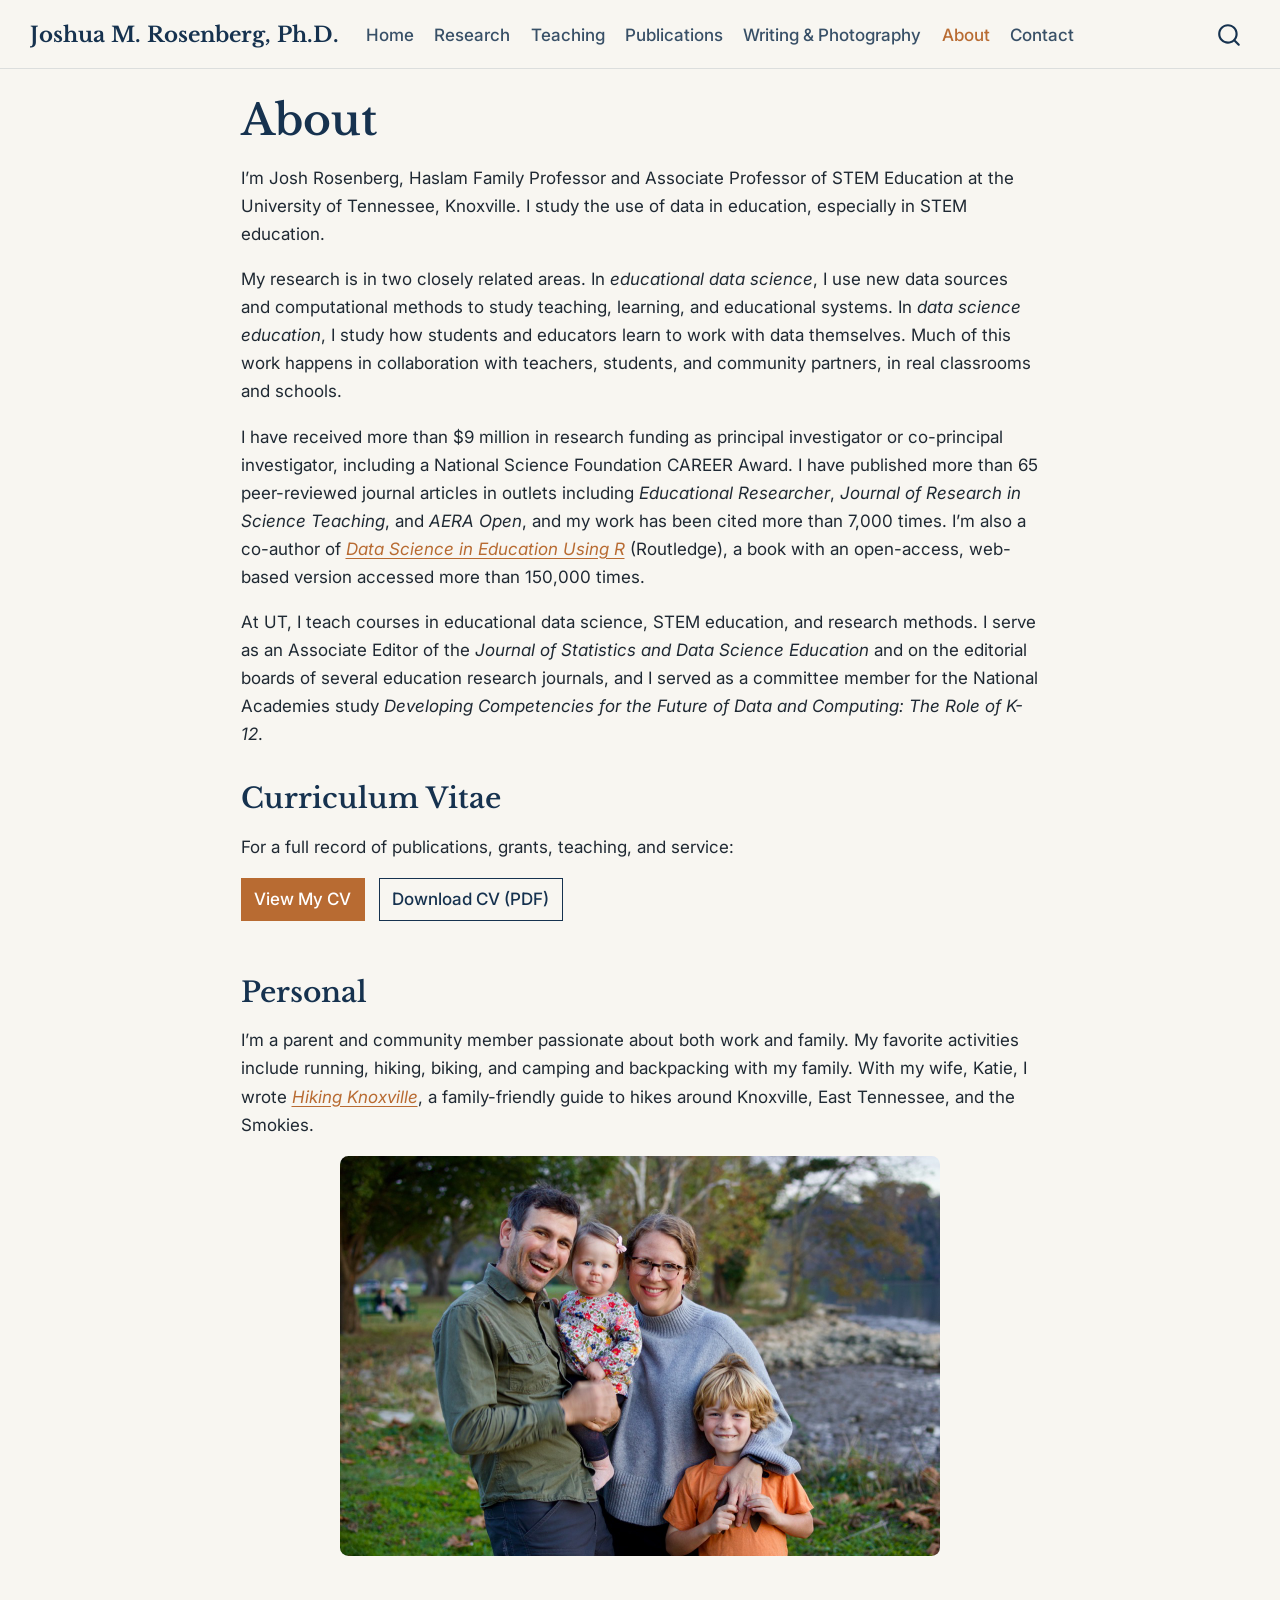
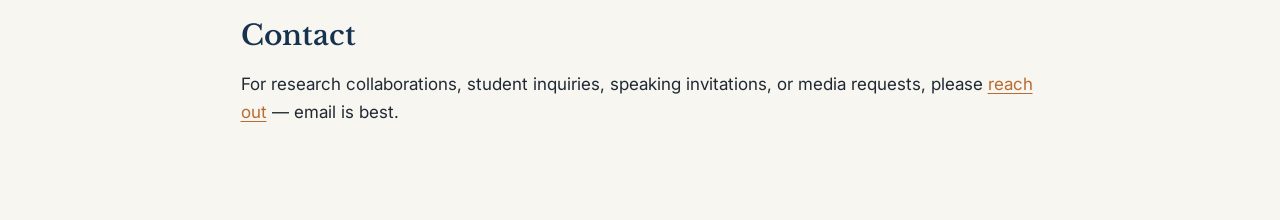
==== docs/about.html @ 14980659 "Refresh site: new structure, rewritten copy, scholarly theme, vita updates - Restructure nav to Home" ====
<!DOCTYPE html>
<html xmlns="http://www.w3.org/1999/xhtml" lang="en" xml:lang="en"><head>

<meta charset="utf-8">
<meta name="generator" content="quarto-1.9.38">

<meta name="viewport" content="width=device-width, initial-scale=1.0, user-scalable=yes">


<title>About – Joshua M. Rosenberg, Ph.D.</title>
<style>
/* Default styles provided by pandoc.
** See https://pandoc.org/MANUAL.html#variables-for-html for config info.
*/
code{white-space: pre-wrap;}
span.smallcaps{font-variant: small-caps;}
div.columns{display: flex; gap: min(4vw, 1.5em);}
div.column{flex: auto; overflow-x: auto;}
div.hanging-indent{margin-left: 1.5em; text-indent: -1.5em;}
ul.task-list{list-style: none;}
ul.task-list li input[type="checkbox"] {
  width: 0.8em;
  margin: 0 0.8em 0.2em -1em; /* quarto-specific, see https://github.com/quarto-dev/quarto-cli/issues/4556 */ 
  vertical-align: middle;
}
</style>


<script src="site_libs/quarto-nav/quarto-nav.js"></script>
<script src="site_libs/quarto-nav/headroom.min.js"></script>
<script src="site_libs/clipboard/clipboard.min.js"></script>
<script src="site_libs/quarto-search/autocomplete.umd.js"></script>
<script src="site_libs/quarto-search/fuse.min.js"></script>
<script src="site_libs/quarto-search/quarto-search.js"></script>
<meta name="quarto:offset" content="./">
<script src="site_libs/quarto-html/quarto.js" type="module"></script>
<script src="site_libs/quarto-html/tabsets/tabsets.js" type="module"></script>
<script src="site_libs/quarto-html/popper.min.js"></script>
<script src="site_libs/quarto-html/tippy.umd.min.js"></script>
<script src="site_libs/quarto-html/anchor.min.js"></script>
<link href="site_libs/quarto-html/tippy.css" rel="stylesheet">
<link href="site_libs/quarto-html/quarto-syntax-highlighting-15634bcf2e68342d4ad2dfa704d543f6.css" rel="stylesheet" id="quarto-text-highlighting-styles">
<script src="site_libs/bootstrap/bootstrap.min.js"></script>
<link href="site_libs/bootstrap/bootstrap-icons.css" rel="stylesheet">
<link href="site_libs/bootstrap/bootstrap-bb41d07a1ab2d851a4f388510690ee20.min.css" rel="stylesheet" append-hash="true" id="quarto-bootstrap" data-mode="light">
<script id="quarto-search-options" type="application/json">{
  "location": "navbar",
  "copy-button": false,
  "collapse-after": 3,
  "panel-placement": "end",
  "type": "overlay",
  "limit": 50,
  "keyboard-shortcut": [
    "f",
    "/",
    "s"
  ],
  "show-item-context": false,
  "language": {
    "search-no-results-text": "No results",
    "search-matching-documents-text": "matching documents",
    "search-copy-link-title": "Copy link to search",
    "search-hide-matches-text": "Hide additional matches",
    "search-more-match-text": "more match in this document",
    "search-more-matches-text": "more matches in this document",
    "search-clear-button-title": "Clear",
    "search-text-placeholder": "",
    "search-detached-cancel-button-title": "Cancel",
    "search-submit-button-title": "Submit",
    "search-label": "Search"
  }
}</script>


<link rel="stylesheet" href="styles.css">
</head>

<body class="nav-fixed fullcontent quarto-light">

<div id="quarto-search-results"></div>
  <header id="quarto-header" class="headroom fixed-top">
    <nav class="navbar navbar-expand-lg " data-bs-theme="dark">
      <div class="navbar-container container-fluid">
      <div class="navbar-brand-container mx-auto">
    <a class="navbar-brand" href="./index.html">
    <span class="navbar-title">Joshua M. Rosenberg, Ph.D.</span>
    </a>
  </div>
            <div id="quarto-search" class="" title="Search"></div>
          <button class="navbar-toggler" type="button" data-bs-toggle="collapse" data-bs-target="#navbarCollapse" aria-controls="navbarCollapse" role="menu" aria-expanded="false" aria-label="Toggle navigation" onclick="if (window.quartoToggleHeadroom) { window.quartoToggleHeadroom(); }">
  <span class="navbar-toggler-icon"></span>
</button>
          <div class="collapse navbar-collapse" id="navbarCollapse">
            <ul class="navbar-nav navbar-nav-scroll me-auto">
  <li class="nav-item">
    <a class="nav-link" href="./index.html"> 
<span class="menu-text">Home</span></a>
  </li>  
  <li class="nav-item">
    <a class="nav-link" href="./research.html"> 
<span class="menu-text">Research</span></a>
  </li>  
  <li class="nav-item">
    <a class="nav-link" href="./teaching.html"> 
<span class="menu-text">Teaching</span></a>
  </li>  
  <li class="nav-item">
    <a class="nav-link" href="./publications.html"> 
<span class="menu-text">Publications</span></a>
  </li>  
  <li class="nav-item">
    <a class="nav-link" href="./writing-and-photography.html"> 
<span class="menu-text">Writing &amp; Photography</span></a>
  </li>  
  <li class="nav-item">
    <a class="nav-link active" href="./about.html" aria-current="page"> 
<span class="menu-text">About</span></a>
  </li>  
  <li class="nav-item">
    <a class="nav-link" href="./contact.html"> 
<span class="menu-text">Contact</span></a>
  </li>  
</ul>
          </div> <!-- /navcollapse -->
            <div class="quarto-navbar-tools">
</div>
      </div> <!-- /container-fluid -->
    </nav>
</header>
<!-- content -->
<div id="quarto-content" class="quarto-container page-columns page-rows-contents page-layout-article page-navbar">
<!-- sidebar -->
<!-- margin-sidebar -->
    
<!-- main -->
<main class="content" id="quarto-document-content">

<header id="title-block-header" class="quarto-title-block default">
<div class="quarto-title">
<h1 class="title">About</h1>
</div>



<div class="quarto-title-meta">

    
  
    
  </div>
  


</header>


<p>I’m Josh Rosenberg, Haslam Family Professor and Associate Professor of STEM Education at the University of Tennessee, Knoxville. I study the use of data in education, especially in STEM education.</p>
<p>My research is in two closely related areas. In <em>educational data science</em>, I use new data sources and computational methods to study teaching, learning, and educational systems. In <em>data science education</em>, I study how students and educators learn to work with data themselves. Much of this work happens in collaboration with teachers, students, and community partners, in real classrooms and schools.</p>
<p>I have received more than $9 million in research funding as principal investigator or co-principal investigator, including a National Science Foundation CAREER Award. I have published more than 65 peer-reviewed journal articles in outlets including <em>Educational Researcher</em>, <em>Journal of Research in Science Teaching</em>, and <em>AERA Open</em>, and my work has been cited more than 7,000 times. I’m also a co-author of <a href="https://datascienceineducation.com/"><em>Data Science in Education Using R</em></a> (Routledge), a book with an open-access, web-based version accessed more than 150,000 times.</p>
<p>At UT, I teach courses in educational data science, STEM education, and research methods. I serve as an Associate Editor of the <em>Journal of Statistics and Data Science Education</em> and on the editorial boards of several education research journals, and I served as a committee member for the National Academies study <em>Developing Competencies for the Future of Data and Computing: The Role of K-12</em>.</p>
<section id="curriculum-vitae" class="level2">
<h2 class="anchored" data-anchor-id="curriculum-vitae">Curriculum Vitae</h2>
<p>For a full record of publications, grants, teaching, and service:</p>
<p><a href="vita.html" class="btn btn-primary me-2 mb-2">View My CV</a> <a href="./vita.pdf" class="btn btn-outline-primary mb-2">Download CV (PDF)</a></p>
</section>
<section id="personal" class="level2">
<h2 class="anchored" data-anchor-id="personal">Personal</h2>
<p>I’m a parent and community member passionate about both work and family. My favorite activities include running, hiking, biking, and camping and backpacking with my family. With my wife, Katie, I wrote <a href="https://familyhikesaroundknox.com/"><em>Hiking Knoxville</em></a>, a family-friendly guide to hikes around Knoxville, East Tennessee, and the Smokies.</p>
<div class="quarto-figure quarto-figure-center">
<figure class="figure">
<p><img src="images/IMG_7163.jpeg" class="img-fluid quarto-figure quarto-figure-center figure-img" alt="Josh Rosenberg" width="600"></p>
</figure>
</div>
</section>
<section id="contact" class="level2">
<h2 class="anchored" data-anchor-id="contact">Contact</h2>
<p>For research collaborations, student inquiries, speaking invitations, or media requests, please <a href="./contact.html">reach out</a> — email is best.</p>


</section>

</main> <!-- /main -->
<script id="quarto-html-after-body" type="application/javascript">
  window.document.addEventListener("DOMContentLoaded", function (event) {
    const icon = "";
    const anchorJS = new window.AnchorJS();
    anchorJS.options = {
      placement: 'right',
      icon: icon
    };
    anchorJS.add('.anchored');
    const isCodeAnnotation = (el) => {
      for (const clz of el.classList) {
        if (clz.startsWith('code-annotation-')) {                     
          return true;
        }
      }
      return false;
    }
    const onCopySuccess = function(e) {
      // button target
      const button = e.trigger;
      // don't keep focus
      button.blur();
      // flash "checked"
      button.classList.add('code-copy-button-checked');
      var currentTitle = button.getAttribute("title");
      button.setAttribute("title", "Copied!");
      let tooltip;
      if (window.bootstrap) {
        button.setAttribute("data-bs-toggle", "tooltip");
        button.setAttribute("data-bs-placement", "left");
        button.setAttribute("data-bs-title", "Copied!");
        tooltip = new bootstrap.Tooltip(button, 
          { trigger: "manual", 
            customClass: "code-copy-button-tooltip",
            offset: [0, -8]});
        tooltip.show();    
      }
      setTimeout(function() {
        if (tooltip) {
          tooltip.hide();
          button.removeAttribute("data-bs-title");
          button.removeAttribute("data-bs-toggle");
          button.removeAttribute("data-bs-placement");
        }
        button.setAttribute("title", currentTitle);
        button.classList.remove('code-copy-button-checked');
      }, 1000);
      // clear code selection
      e.clearSelection();
    }
    const getTextToCopy = function(trigger) {
      const outerScaffold = trigger.parentElement.cloneNode(true);
      const codeEl = outerScaffold.querySelector('code');
      for (const childEl of codeEl.children) {
        if (isCodeAnnotation(childEl)) {
          childEl.remove();
        }
      }
      return codeEl.innerText;
    }
    const clipboard = new window.ClipboardJS('.code-copy-button:not([data-in-quarto-modal])', {
      text: getTextToCopy
    });
    clipboard.on('success', onCopySuccess);
    if (window.document.getElementById('quarto-embedded-source-code-modal')) {
      const clipboardModal = new window.ClipboardJS('.code-copy-button[data-in-quarto-modal]', {
        text: getTextToCopy,
        container: window.document.getElementById('quarto-embedded-source-code-modal')
      });
      clipboardModal.on('success', onCopySuccess);
    }
      var localhostRegex = new RegExp(/^(?:http|https):\/\/localhost\:?[0-9]*\//);
      var mailtoRegex = new RegExp(/^mailto:/);
        var filterRegex = new RegExp('/' + window.location.host + '/');
      var isInternal = (href) => {
          return filterRegex.test(href) || localhostRegex.test(href) || mailtoRegex.test(href);
      }
      // Inspect non-navigation links and adorn them if external
     var links = window.document.querySelectorAll('a[href]:not(.nav-link):not(.navbar-brand):not(.toc-action):not(.sidebar-link):not(.sidebar-item-toggle):not(.pagination-link):not(.no-external):not([aria-hidden]):not(.dropdown-item):not(.quarto-navigation-tool):not(.about-link)');
      for (var i=0; i<links.length; i++) {
        const link = links[i];
        if (!isInternal(link.href)) {
          // undo the damage that might have been done by quarto-nav.js in the case of
          // links that we want to consider external
          if (link.dataset.originalHref !== undefined) {
            link.href = link.dataset.originalHref;
          }
        }
      }
    function tippyHover(el, contentFn, onTriggerFn, onUntriggerFn) {
      const config = {
        allowHTML: true,
        maxWidth: 500,
        delay: 100,
        arrow: false,
        appendTo: function(el) {
            return el.parentElement;
        },
        interactive: true,
        interactiveBorder: 10,
        theme: 'quarto',
        placement: 'bottom-start',
      };
      if (contentFn) {
        config.content = contentFn;
      }
      if (onTriggerFn) {
        config.onTrigger = onTriggerFn;
      }
      if (onUntriggerFn) {
        config.onUntrigger = onUntriggerFn;
      }
      window.tippy(el, config); 
    }
    const noterefs = window.document.querySelectorAll('a[role="doc-noteref"]');
    for (var i=0; i<noterefs.length; i++) {
      const ref = noterefs[i];
      tippyHover(ref, function() {
        // use id or data attribute instead here
        let href = ref.getAttribute('data-footnote-href') || ref.getAttribute('href');
        try { href = new URL(href).hash; } catch {}
        const id = href.replace(/^#\/?/, "");
        const note = window.document.getElementById(id);
        if (note) {
          return note.innerHTML;
        } else {
          return "";
        }
      });
    }
    const xrefs = window.document.querySelectorAll('a.quarto-xref');
    const processXRef = (id, note) => {
      // Strip column container classes
      const stripColumnClz = (el) => {
        el.classList.remove("page-full", "page-columns");
        if (el.children) {
          for (const child of el.children) {
            stripColumnClz(child);
          }
        }
      }
      stripColumnClz(note)
      if (id === null || id.startsWith('sec-')) {
        // Special case sections, only their first couple elements
        const container = document.createElement("div");
        if (note.children && note.children.length > 2) {
          container.appendChild(note.children[0].cloneNode(true));
          for (let i = 1; i < note.children.length; i++) {
            const child = note.children[i];
            if (child.tagName === "P" && child.innerText === "") {
              continue;
            } else {
              container.appendChild(child.cloneNode(true));
              break;
            }
          }
          if (window.Quarto?.typesetMath) {
            window.Quarto.typesetMath(container);
          }
          return container.innerHTML
        } else {
          if (window.Quarto?.typesetMath) {
            window.Quarto.typesetMath(note);
          }
          return note.innerHTML;
        }
      } else {
        // Remove any anchor links if they are present
        const anchorLink = note.querySelector('a.anchorjs-link');
        if (anchorLink) {
          anchorLink.remove();
        }
        if (window.Quarto?.typesetMath) {
          window.Quarto.typesetMath(note);
        }
        if (note.classList.contains("callout")) {
          return note.outerHTML;
        } else {
          return note.innerHTML;
        }
      }
    }
    for (var i=0; i<xrefs.length; i++) {
      const xref = xrefs[i];
      tippyHover(xref, undefined, function(instance) {
        instance.disable();
        let url = xref.getAttribute('href');
        let hash = undefined; 
        if (url.startsWith('#')) {
          hash = url;
        } else {
          try { hash = new URL(url).hash; } catch {}
        }
        if (hash) {
          const id = hash.replace(/^#\/?/, "");
          const note = window.document.getElementById(id);
          if (note !== null) {
            try {
              const html = processXRef(id, note.cloneNode(true));
              instance.setContent(html);
            } finally {
              instance.enable();
              instance.show();
            }
          } else {
            // See if we can fetch this
            fetch(url.split('#')[0])
            .then(res => res.text())
            .then(html => {
              const parser = new DOMParser();
              const htmlDoc = parser.parseFromString(html, "text/html");
              const note = htmlDoc.getElementById(id);
              if (note !== null) {
                const html = processXRef(id, note);
                instance.setContent(html);
              } 
            }).finally(() => {
              instance.enable();
              instance.show();
            });
          }
        } else {
          // See if we can fetch a full url (with no hash to target)
          // This is a special case and we should probably do some content thinning / targeting
          fetch(url)
          .then(res => res.text())
          .then(html => {
            const parser = new DOMParser();
            const htmlDoc = parser.parseFromString(html, "text/html");
            const note = htmlDoc.querySelector('main.content');
            if (note !== null) {
              // This should only happen for chapter cross references
              // (since there is no id in the URL)
              // remove the first header
              if (note.children.length > 0 && note.children[0].tagName === "HEADER") {
                note.children[0].remove();
              }
              const html = processXRef(null, note);
              instance.setContent(html);
            } 
          }).finally(() => {
            instance.enable();
            instance.show();
          });
        }
      }, function(instance) {
      });
    }
        let selectedAnnoteEl;
        const selectorForAnnotation = ( cell, annotation) => {
          let cellAttr = 'data-code-cell="' + cell + '"';
          let lineAttr = 'data-code-annotation="' +  annotation + '"';
          const selector = 'span[' + cellAttr + '][' + lineAttr + ']';
          return selector;
        }
        const selectCodeLines = (annoteEl) => {
          const doc = window.document;
          const targetCell = annoteEl.getAttribute("data-target-cell");
          const targetAnnotation = annoteEl.getAttribute("data-target-annotation");
          const annoteSpan = window.document.querySelector(selectorForAnnotation(targetCell, targetAnnotation));
          const lines = annoteSpan.getAttribute("data-code-lines").split(",");
          const lineIds = lines.map((line) => {
            return targetCell + "-" + line;
          })
          let top = null;
          let height = null;
          let parent = null;
          if (lineIds.length > 0) {
              //compute the position of the single el (top and bottom and make a div)
              const el = window.document.getElementById(lineIds[0]);
              top = el.offsetTop;
              height = el.offsetHeight;
              parent = el.parentElement.parentElement;
            if (lineIds.length > 1) {
              const lastEl = window.document.getElementById(lineIds[lineIds.length - 1]);
              const bottom = lastEl.offsetTop + lastEl.offsetHeight;
              height = bottom - top;
            }
            if (top !== null && height !== null && parent !== null) {
              // cook up a div (if necessary) and position it 
              let div = window.document.getElementById("code-annotation-line-highlight");
              if (div === null) {
                div = window.document.createElement("div");
                div.setAttribute("id", "code-annotation-line-highlight");
                div.style.position = 'absolute';
                parent.appendChild(div);
              }
              div.style.top = top - 2 + "px";
              div.style.height = height + 4 + "px";
              div.style.left = 0;
              let gutterDiv = window.document.getElementById("code-annotation-line-highlight-gutter");
              if (gutterDiv === null) {
                gutterDiv = window.document.createElement("div");
                gutterDiv.setAttribute("id", "code-annotation-line-highlight-gutter");
                gutterDiv.style.position = 'absolute';
                const codeCell = window.document.getElementById(targetCell);
                const gutter = codeCell.querySelector('.code-annotation-gutter');
                gutter.appendChild(gutterDiv);
              }
              gutterDiv.style.top = top - 2 + "px";
              gutterDiv.style.height = height + 4 + "px";
            }
            selectedAnnoteEl = annoteEl;
          }
        };
        const unselectCodeLines = () => {
          const elementsIds = ["code-annotation-line-highlight", "code-annotation-line-highlight-gutter"];
          elementsIds.forEach((elId) => {
            const div = window.document.getElementById(elId);
            if (div) {
              div.remove();
            }
          });
          selectedAnnoteEl = undefined;
        };
          // Handle positioning of the toggle
      window.addEventListener(
        "resize",
        throttle(() => {
          elRect = undefined;
          if (selectedAnnoteEl) {
            selectCodeLines(selectedAnnoteEl);
          }
        }, 10)
      );
      function throttle(fn, ms) {
      let throttle = false;
      let timer;
        return (...args) => {
          if(!throttle) { // first call gets through
              fn.apply(this, args);
              throttle = true;
          } else { // all the others get throttled
              if(timer) clearTimeout(timer); // cancel #2
              timer = setTimeout(() => {
                fn.apply(this, args);
                timer = throttle = false;
              }, ms);
          }
        };
      }
        // Attach click handler to the DT
        const annoteDls = window.document.querySelectorAll('dt[data-target-cell]');
        for (const annoteDlNode of annoteDls) {
          annoteDlNode.addEventListener('click', (event) => {
            const clickedEl = event.target;
            if (clickedEl !== selectedAnnoteEl) {
              unselectCodeLines();
              const activeEl = window.document.querySelector('dt[data-target-cell].code-annotation-active');
              if (activeEl) {
                activeEl.classList.remove('code-annotation-active');
              }
              selectCodeLines(clickedEl);
              clickedEl.classList.add('code-annotation-active');
            } else {
              // Unselect the line
              unselectCodeLines();
              clickedEl.classList.remove('code-annotation-active');
            }
          });
        }
    const findCites = (el) => {
      const parentEl = el.parentElement;
      if (parentEl) {
        const cites = parentEl.dataset.cites;
        if (cites) {
          return {
            el,
            cites: cites.split(' ')
          };
        } else {
          return findCites(el.parentElement)
        }
      } else {
        return undefined;
      }
    };
    var bibliorefs = window.document.querySelectorAll('a[role="doc-biblioref"]');
    for (var i=0; i<bibliorefs.length; i++) {
      const ref = bibliorefs[i];
      const citeInfo = findCites(ref);
      if (citeInfo) {
        tippyHover(citeInfo.el, function() {
          var popup = window.document.createElement('div');
          citeInfo.cites.forEach(function(cite) {
            var citeDiv = window.document.createElement('div');
            citeDiv.classList.add('hanging-indent');
            citeDiv.classList.add('csl-entry');
            var biblioDiv = window.document.getElementById('ref-' + cite);
            if (biblioDiv) {
              citeDiv.innerHTML = biblioDiv.innerHTML;
            }
            popup.appendChild(citeDiv);
          });
          return popup.innerHTML;
        });
      }
    }
  });
  </script>
</div> <!-- /content -->




</body></html>
---- docs/site_libs/quarto-html/tippy.css ----
.tippy-box[data-animation=fade][data-state=hidden]{opacity:0}[data-tippy-root]{max-width:calc(100vw - 10px)}.tippy-box{position:relative;background-color:#333;color:#fff;border-radius:4px;font-size:14px;line-height:1.4;white-space:normal;outline:0;transition-property:transform,visibility,opacity}.tippy-box[data-placement^=top]>.tippy-arrow{bottom:0}.tippy-box[data-placement^=top]>.tippy-arrow:before{bottom:-7px;left:0;border-width:8px 8px 0;border-top-color:initial;transform-origin:center top}.tippy-box[data-placement^=bottom]>.tippy-arrow{top:0}.tippy-box[data-placement^=bottom]>.tippy-arrow:before{top:-7px;left:0;border-width:0 8px 8px;border-bottom-color:initial;transform-origin:center bottom}.tippy-box[data-placement^=left]>.tippy-arrow{right:0}.tippy-box[data-placement^=left]>.tippy-arrow:before{border-width:8px 0 8px 8px;border-left-color:initial;right:-7px;transform-origin:center left}.tippy-box[data-placement^=right]>.tippy-arrow{left:0}.tippy-box[data-placement^=right]>.tippy-arrow:before{left:-7px;border-width:8px 8px 8px 0;border-right-color:initial;transform-origin:center right}.tippy-box[data-inertia][data-state=visible]{transition-timing-function:cubic-bezier(.54,1.5,.38,1.11)}.tippy-arrow{width:16px;height:16px;color:#333}.tippy-arrow:before{content:"";position:absolute;border-color:transparent;border-style:solid}.tippy-content{position:relative;padding:5px 9px;z-index:1}
---- docs/site_libs/quarto-html/quarto-syntax-highlighting-15634bcf2e68342d4ad2dfa704d543f6.css ----
/* quarto syntax highlight colors */
:root {
  --quarto-hl-ot-color: #003B4F;
  --quarto-hl-at-color: #657422;
  --quarto-hl-ss-color: #20794D;
  --quarto-hl-an-color: #5E5E5E;
  --quarto-hl-fu-color: #4758AB;
  --quarto-hl-st-color: #20794D;
  --quarto-hl-cf-color: #003B4F;
  --quarto-hl-op-color: #5E5E5E;
  --quarto-hl-er-color: #AD0000;
  --quarto-hl-bn-color: #AD0000;
  --quarto-hl-al-color: #AD0000;
  --quarto-hl-va-color: #111111;
  --quarto-hl-bu-color: inherit;
  --quarto-hl-ex-color: inherit;
  --quarto-hl-pp-color: #AD0000;
  --quarto-hl-in-color: #5E5E5E;
  --quarto-hl-vs-color: #20794D;
  --quarto-hl-wa-color: #5E5E5E;
  --quarto-hl-do-color: #5E5E5E;
  --quarto-hl-im-color: #00769E;
  --quarto-hl-ch-color: #20794D;
  --quarto-hl-dt-color: #AD0000;
  --quarto-hl-fl-color: #AD0000;
  --quarto-hl-co-color: #5E5E5E;
  --quarto-hl-cv-color: #5E5E5E;
  --quarto-hl-cn-color: #8f5902;
  --quarto-hl-sc-color: #5E5E5E;
  --quarto-hl-dv-color: #AD0000;
  --quarto-hl-kw-color: #003B4F;
}

/* other quarto variables */
:root {
  --quarto-font-monospace: SFMono-Regular, Menlo, Monaco, Consolas, "Liberation Mono", "Courier New", monospace;
}

/* syntax highlight based on Pandoc's rules */
pre > code.sourceCode > span {
  color: #003B4F;
}

code.sourceCode > span {
  color: #003B4F;
}

div.sourceCode,
div.sourceCode pre.sourceCode {
  color: #003B4F;
}

/* Normal */
code span {
  color: #003B4F;
}

/* Alert */
code span.al {
  color: #AD0000;
  font-style: inherit;
}

/* Annotation */
code span.an {
  color: #5E5E5E;
  font-style: inherit;
}

/* Attribute */
code span.at {
  color: #657422;
  font-style: inherit;
}

/* BaseN */
code span.bn {
  color: #AD0000;
  font-style: inherit;
}

/* BuiltIn */
code span.bu {
  font-style: inherit;
}

/* ControlFlow */
code span.cf {
  color: #003B4F;
  font-weight: bold;
  font-style: inherit;
}

/* Char */
code span.ch {
  color: #20794D;
  font-style: inherit;
}

/* Constant */
code span.cn {
  color: #8f5902;
  font-style: inherit;
}

/* Comment */
code span.co {
  color: #5E5E5E;
  font-style: inherit;
}

/* CommentVar */
code span.cv {
  color: #5E5E5E;
  font-style: italic;
}

/* Documentation */
code span.do {
  color: #5E5E5E;
  font-style: italic;
}

/* DataType */
code span.dt {
  color: #AD0000;
  font-style: inherit;
}

/* DecVal */
code span.dv {
  color: #AD0000;
  font-style: inherit;
}

/* Error */
code span.er {
  color: #AD0000;
  font-style: inherit;
}

/* Extension */
code span.ex {
  font-style: inherit;
}

/* Float */
code span.fl {
  color: #AD0000;
  font-style: inherit;
}

/* Function */
code span.fu {
  color: #4758AB;
  font-style: inherit;
}

/* Import */
code span.im {
  color: #00769E;
  font-style: inherit;
}

/* Information */
code span.in {
  color: #5E5E5E;
  font-style: inherit;
}

/* Keyword */
code span.kw {
  color: #003B4F;
  font-weight: bold;
  font-style: inherit;
}

/* Operator */
code span.op {
  color: #5E5E5E;
  font-style: inherit;
}

/* Other */
code span.ot {
  color: #003B4F;
  font-style: inherit;
}

/* Preprocessor */
code span.pp {
  color: #AD0000;
  font-style: inherit;
}

/* SpecialChar */
code span.sc {
  color: #5E5E5E;
  font-style: inherit;
}

/* SpecialString */
code span.ss {
  color: #20794D;
  font-style: inherit;
}

/* String */
code span.st {
  color: #20794D;
  font-style: inherit;
}

/* Variable */
code span.va {
  color: #111111;
  font-style: inherit;
}

/* VerbatimString */
code span.vs {
  color: #20794D;
  font-style: inherit;
}

/* Warning */
code span.wa {
  color: #5E5E5E;
  font-style: italic;
}

.prevent-inlining {
  content: "</";
}

/*# sourceMappingURL=f23921c56f73e400b49028c9186a1aa0.css.map */
---- docs/styles.css ----
/* css styles */
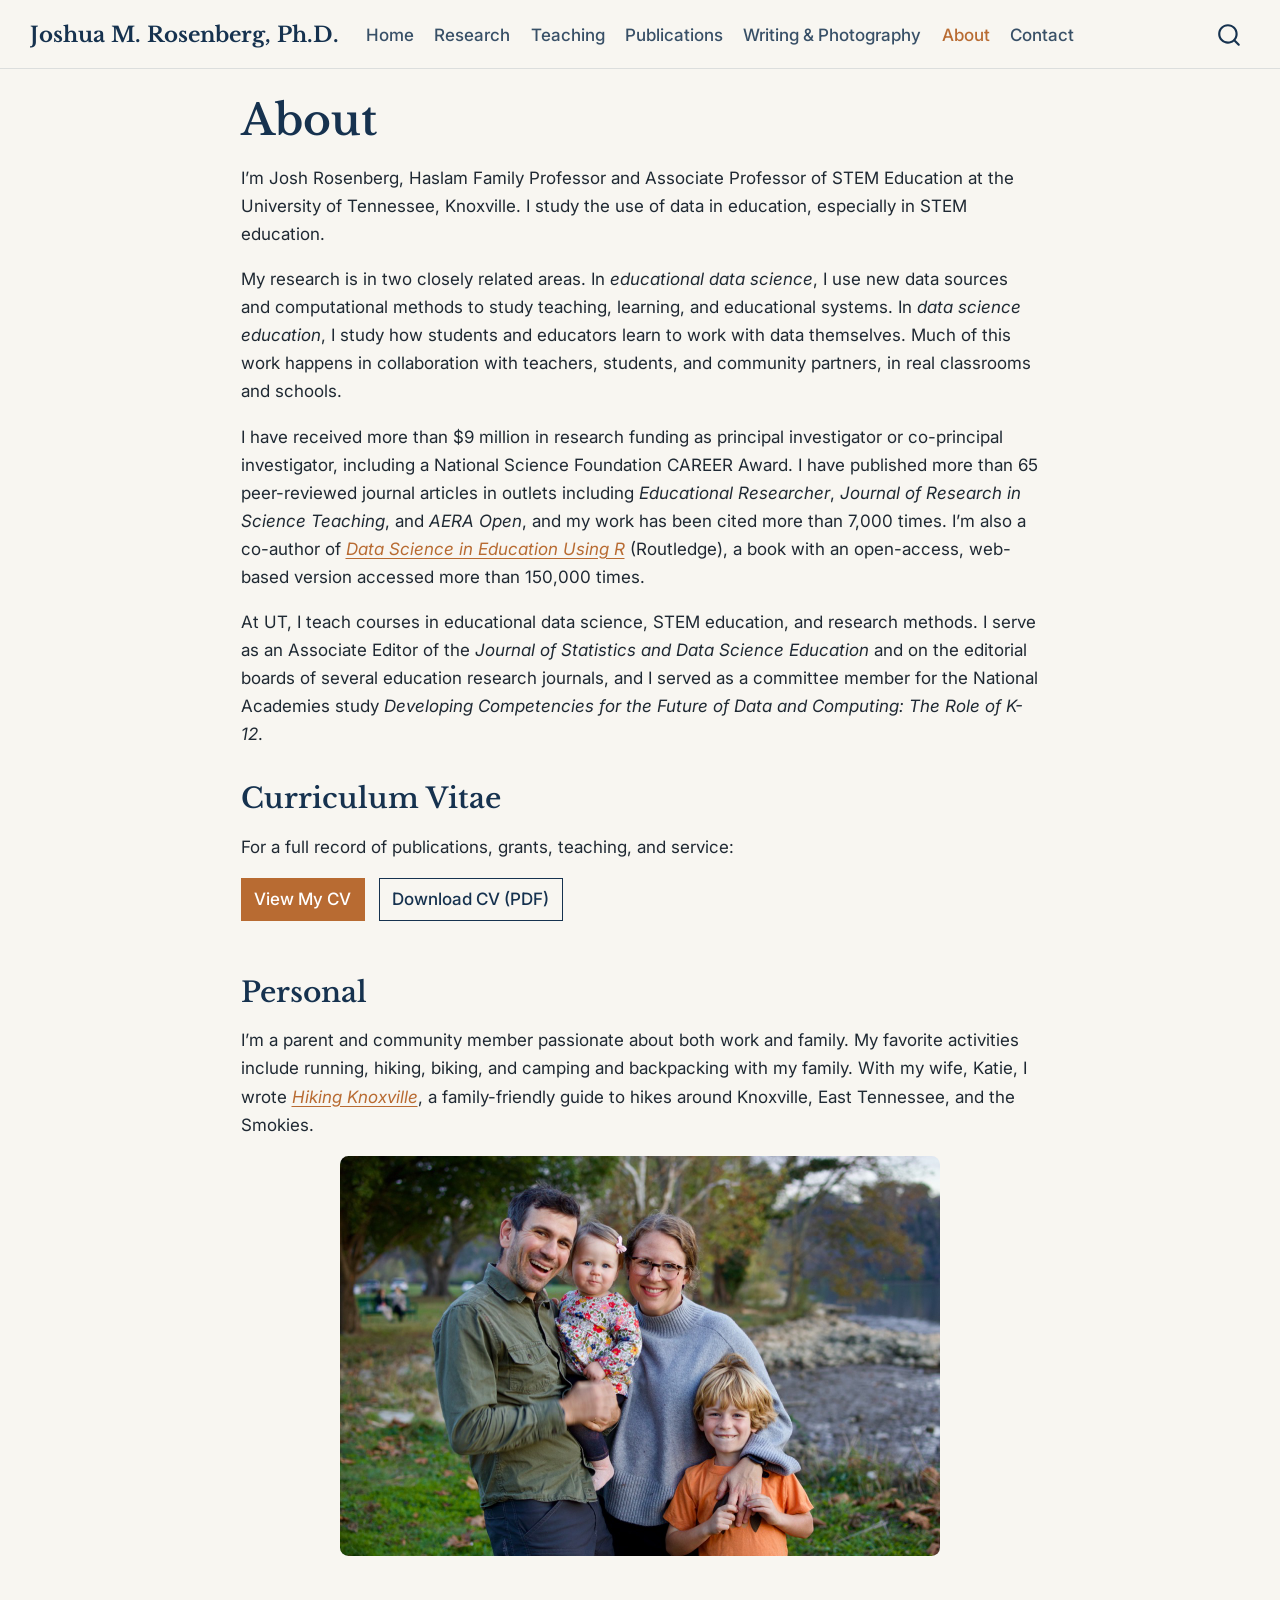
==== commit baef21d7: "update vita" ====
--- a/docs/about.html
+++ b/docs/about.html
@@ -171,10 +171,6 @@
 <p><img src="images/IMG_7163.jpeg" class="img-fluid quarto-figure quarto-figure-center figure-img" alt="Josh Rosenberg" width="600"></p>
 </figure>
 </div>
-</section>
-<section id="contact" class="level2">
-<h2 class="anchored" data-anchor-id="contact">Contact</h2>
-<p>For research collaborations, student inquiries, speaking invitations, or media requests, please <a href="./contact.html">reach out</a> — email is best.</p>
 
 
 </section>
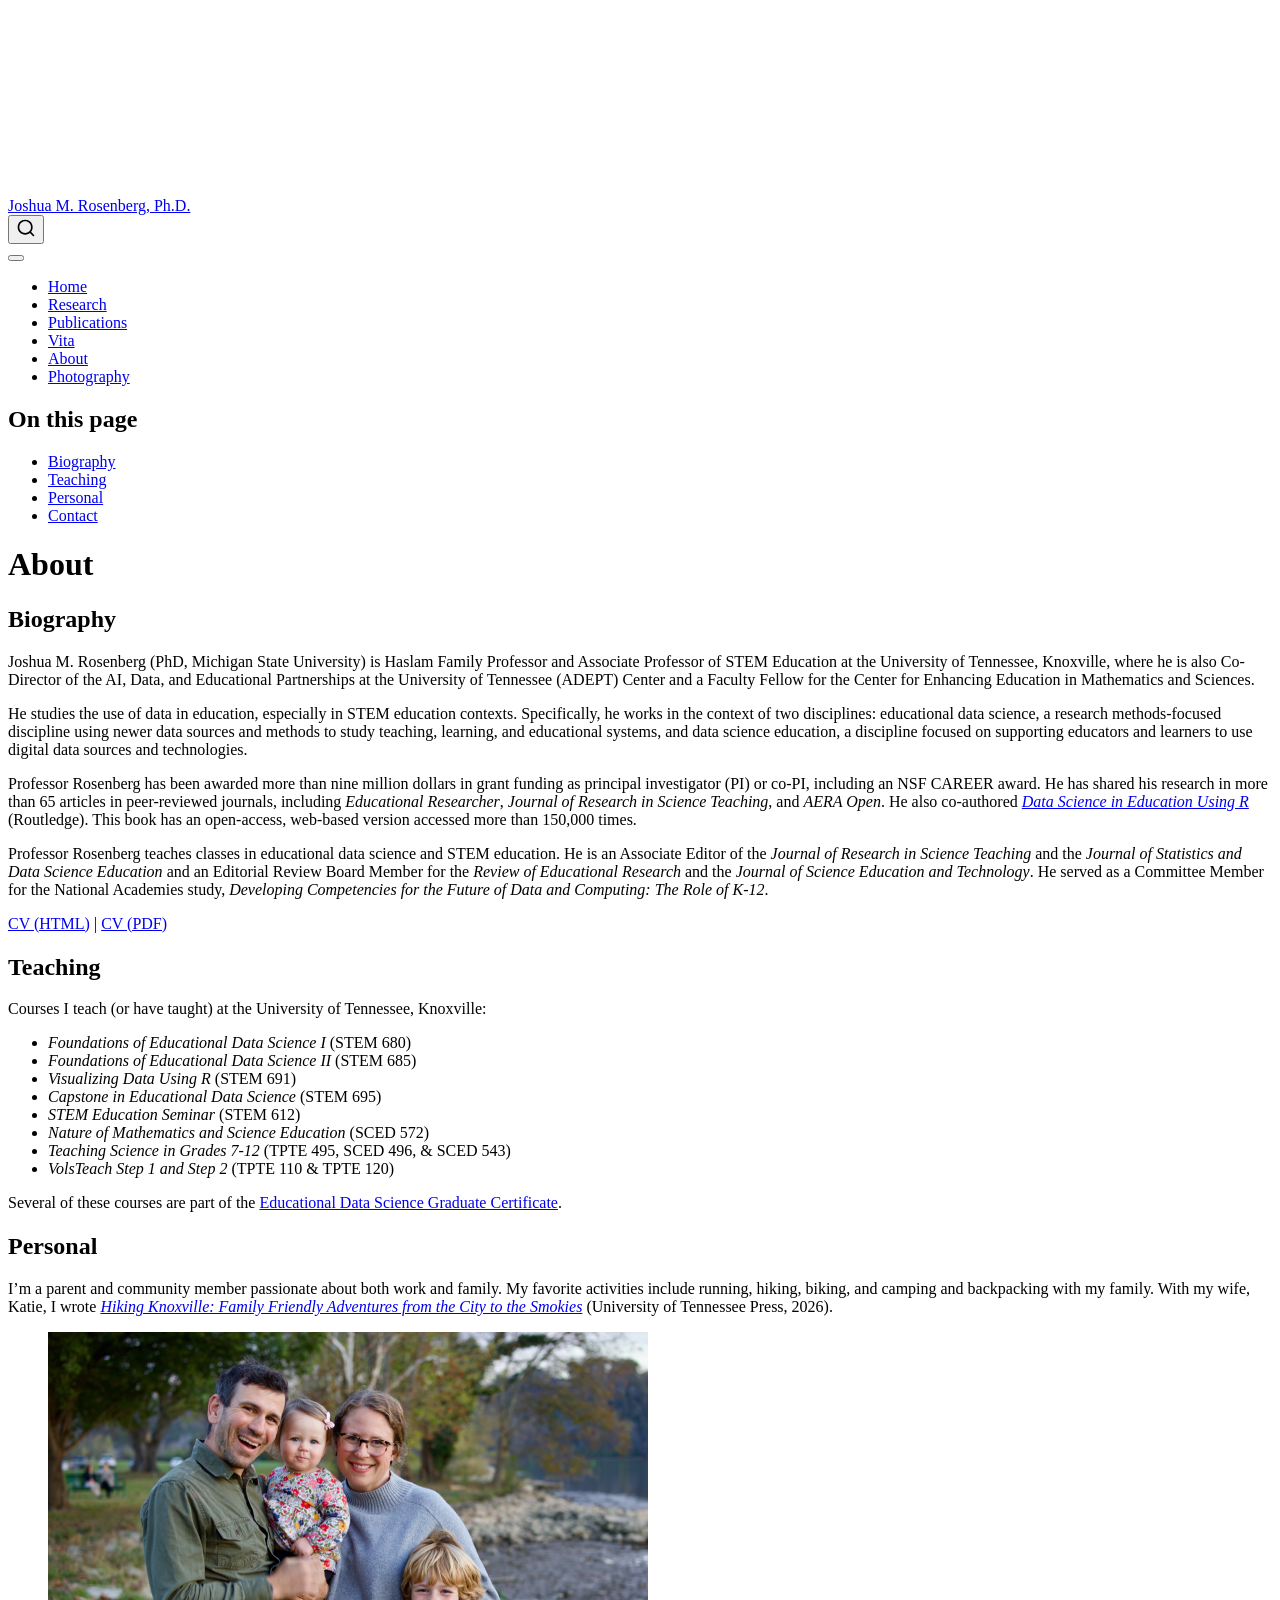
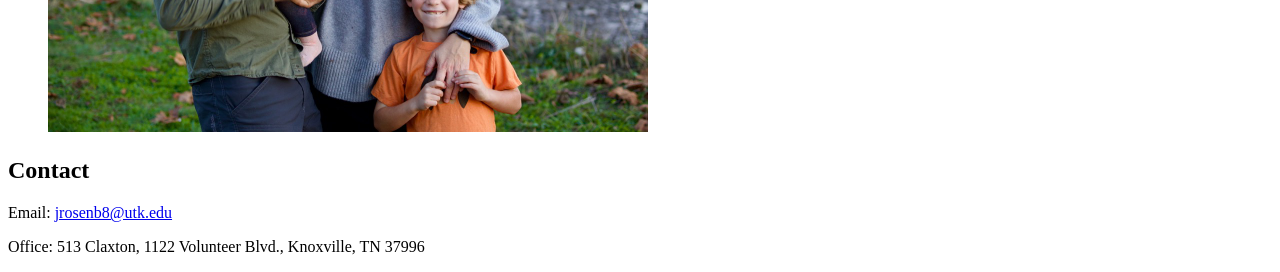
==== commit a65becfa: "Simplify site: plain theme, six-page nav, restore Josh's own copy Roll back the structure and design" ====
--- a/docs/about.html
+++ b/docs/about.html
@@ -2,7 +2,7 @@
 <html xmlns="http://www.w3.org/1999/xhtml" lang="en" xml:lang="en"><head>
 
 <meta charset="utf-8">
-<meta name="generator" content="quarto-1.9.38">
+<meta name="generator" content="quarto-1.10.18">
 
 <meta name="viewport" content="width=device-width, initial-scale=1.0, user-scalable=yes">
 
@@ -12,10 +12,13 @@
 /* Default styles provided by pandoc.
 ** See https://pandoc.org/MANUAL.html#variables-for-html for config info.
 */
-code{white-space: pre-wrap;}
 span.smallcaps{font-variant: small-caps;}
-div.columns{display: flex; gap: min(4vw, 1.5em);}
-div.column{flex: auto; overflow-x: auto;}
+div.columns{display: flex; gap: 1.5em;}
+div.column{flex: auto;}
+@media screen {
+div.columns{gap: min(4vw, 1.5em);}
+div.column{overflow-x: auto;}
+}
 div.hanging-indent{margin-left: 1.5em; text-indent: -1.5em;}
 ul.task-list{list-style: none;}
 ul.task-list li input[type="checkbox"] {
@@ -39,10 +42,10 @@
 <script src="site_libs/quarto-html/tippy.umd.min.js"></script>
 <script src="site_libs/quarto-html/anchor.min.js"></script>
 <link href="site_libs/quarto-html/tippy.css" rel="stylesheet">
-<link href="site_libs/quarto-html/quarto-syntax-highlighting-15634bcf2e68342d4ad2dfa704d543f6.css" rel="stylesheet" id="quarto-text-highlighting-styles">
+<link href="site_libs/quarto-html/quarto-syntax-highlighting-64a204ab8560d761af7679ceaba22944.css" rel="stylesheet" id="quarto-text-highlighting-styles">
 <script src="site_libs/bootstrap/bootstrap.min.js"></script>
 <link href="site_libs/bootstrap/bootstrap-icons.css" rel="stylesheet">
-<link href="site_libs/bootstrap/bootstrap-bb41d07a1ab2d851a4f388510690ee20.min.css" rel="stylesheet" append-hash="true" id="quarto-bootstrap" data-mode="light">
+<link href="site_libs/bootstrap/bootstrap-445b8638c3d06994fee0907d791121c4.min.css" rel="stylesheet" append-hash="true" id="quarto-bootstrap" data-mode="light">
 <script id="quarto-search-options" type="application/json">{
   "location": "navbar",
   "copy-button": false,
@@ -75,7 +78,7 @@
 <link rel="stylesheet" href="styles.css">
 </head>
 
-<body class="nav-fixed fullcontent quarto-light">
+<body class="nav-fixed quarto-light">
 
 <div id="quarto-search-results"></div>
   <header id="quarto-header" class="headroom fixed-top">
@@ -101,24 +104,20 @@
 <span class="menu-text">Research</span></a>
   </li>  
   <li class="nav-item">
-    <a class="nav-link" href="./teaching.html"> 
-<span class="menu-text">Teaching</span></a>
-  </li>  
-  <li class="nav-item">
     <a class="nav-link" href="./publications.html"> 
 <span class="menu-text">Publications</span></a>
   </li>  
   <li class="nav-item">
-    <a class="nav-link" href="./writing-and-photography.html"> 
-<span class="menu-text">Writing &amp; Photography</span></a>
+    <a class="nav-link" href="./vita.html"> 
+<span class="menu-text">Vita</span></a>
   </li>  
   <li class="nav-item">
     <a class="nav-link active" href="./about.html" aria-current="page"> 
 <span class="menu-text">About</span></a>
   </li>  
   <li class="nav-item">
-    <a class="nav-link" href="./contact.html"> 
-<span class="menu-text">Contact</span></a>
+    <a class="nav-link" href="./photography.html"> 
+<span class="menu-text">Photography</span></a>
   </li>  
 </ul>
           </div> <!-- /navcollapse -->
@@ -131,7 +130,18 @@
 <div id="quarto-content" class="quarto-container page-columns page-rows-contents page-layout-article page-navbar">
 <!-- sidebar -->
 <!-- margin-sidebar -->
-    
+    <div id="quarto-margin-sidebar" class="sidebar margin-sidebar">
+        <nav id="TOC" role="doc-toc" class="toc-active">
+    <h2 id="toc-title">On this page</h2>
+   
+  <ul>
+  <li><a href="#biography" id="toc-biography" class="nav-link active" data-scroll-target="#biography">Biography</a></li>
+  <li><a href="#teaching" id="toc-teaching" class="nav-link" data-scroll-target="#teaching">Teaching</a></li>
+  <li><a href="#personal" id="toc-personal" class="nav-link" data-scroll-target="#personal">Personal</a></li>
+  <li><a href="#contact" id="toc-contact" class="nav-link" data-scroll-target="#contact">Contact</a></li>
+  </ul>
+</nav>
+    </div>
 <!-- main -->
 <main class="content" id="quarto-document-content">
 
@@ -154,23 +164,42 @@
 </header>
 
 
-<p>I’m Josh Rosenberg, Haslam Family Professor and Associate Professor of STEM Education at the University of Tennessee, Knoxville. I study the use of data in education, especially in STEM education.</p>
-<p>My research is in two closely related areas. In <em>educational data science</em>, I use new data sources and computational methods to study teaching, learning, and educational systems. In <em>data science education</em>, I study how students and educators learn to work with data themselves. Much of this work happens in collaboration with teachers, students, and community partners, in real classrooms and schools.</p>
-<p>I have received more than $9 million in research funding as principal investigator or co-principal investigator, including a National Science Foundation CAREER Award. I have published more than 65 peer-reviewed journal articles in outlets including <em>Educational Researcher</em>, <em>Journal of Research in Science Teaching</em>, and <em>AERA Open</em>, and my work has been cited more than 7,000 times. I’m also a co-author of <a href="https://datascienceineducation.com/"><em>Data Science in Education Using R</em></a> (Routledge), a book with an open-access, web-based version accessed more than 150,000 times.</p>
-<p>At UT, I teach courses in educational data science, STEM education, and research methods. I serve as an Associate Editor of the <em>Journal of Statistics and Data Science Education</em> and on the editorial boards of several education research journals, and I served as a committee member for the National Academies study <em>Developing Competencies for the Future of Data and Computing: The Role of K-12</em>.</p>
-<section id="curriculum-vitae" class="level2">
-<h2 class="anchored" data-anchor-id="curriculum-vitae">Curriculum Vitae</h2>
-<p>For a full record of publications, grants, teaching, and service:</p>
-<p><a href="vita.html" class="btn btn-primary me-2 mb-2">View My CV</a> <a href="./vita.pdf" class="btn btn-outline-primary mb-2">Download CV (PDF)</a></p>
+<section id="biography" class="level2">
+<h2 class="anchored" data-anchor-id="biography">Biography</h2>
+<p>Joshua M. Rosenberg (PhD, Michigan State University) is Haslam Family Professor and Associate Professor of STEM Education at the University of Tennessee, Knoxville, where he is also Co-Director of the AI, Data, and Educational Partnerships at the University of Tennessee (ADEPT) Center and a Faculty Fellow for the Center for Enhancing Education in Mathematics and Sciences.</p>
+<p>He studies the use of data in education, especially in STEM education contexts. Specifically, he works in the context of two disciplines: educational data science, a research methods-focused discipline using newer data sources and methods to study teaching, learning, and educational systems, and data science education, a discipline focused on supporting educators and learners to use digital data sources and technologies.</p>
+<p>Professor Rosenberg has been awarded more than nine million dollars in grant funding as principal investigator (PI) or co-PI, including an NSF CAREER award. He has shared his research in more than 65 articles in peer-reviewed journals, including <em>Educational Researcher</em>, <em>Journal of Research in Science Teaching</em>, and <em>AERA Open</em>. He also co-authored <a href="https://datascienceineducation.com/"><em>Data Science in Education Using R</em></a> (Routledge). This book has an open-access, web-based version accessed more than 150,000 times.</p>
+<p>Professor Rosenberg teaches classes in educational data science and STEM education. He is an Associate Editor of the <em>Journal of Research in Science Teaching</em> and the <em>Journal of Statistics and Data Science Education</em> and an Editorial Review Board Member for the <em>Review of Educational Research</em> and the <em>Journal of Science Education and Technology</em>. He served as a Committee Member for the National Academies study, <em>Developing Competencies for the Future of Data and Computing: The Role of K-12</em>.</p>
+<p><a href="vita.html">CV (HTML)</a> | <a href="https://joshuamrosenberg.com/vita.pdf">CV (PDF)</a></p>
+</section>
+<section id="teaching" class="level2">
+<h2 class="anchored" data-anchor-id="teaching">Teaching</h2>
+<p>Courses I teach (or have taught) at the University of Tennessee, Knoxville:</p>
+<ul>
+<li><em>Foundations of Educational Data Science I</em> (STEM 680)</li>
+<li><em>Foundations of Educational Data Science II</em> (STEM 685)</li>
+<li><em>Visualizing Data Using R</em> (STEM 691)</li>
+<li><em>Capstone in Educational Data Science</em> (STEM 695)</li>
+<li><em>STEM Education Seminar</em> (STEM 612)</li>
+<li><em>Nature of Mathematics and Science Education</em> (SCED 572)</li>
+<li><em>Teaching Science in Grades 7-12</em> (TPTE 495, SCED 496, &amp; SCED 543)</li>
+<li><em>VolsTeach Step 1 and Step 2</em> (TPTE 110 &amp; TPTE 120)</li>
+</ul>
+<p>Several of these courses are part of the <a href="https://volsonline.utk.edu/programs-degrees/educational-data-science-gc/">Educational Data Science Graduate Certificate</a>.</p>
 </section>
 <section id="personal" class="level2">
 <h2 class="anchored" data-anchor-id="personal">Personal</h2>
-<p>I’m a parent and community member passionate about both work and family. My favorite activities include running, hiking, biking, and camping and backpacking with my family. With my wife, Katie, I wrote <a href="https://familyhikesaroundknox.com/"><em>Hiking Knoxville</em></a>, a family-friendly guide to hikes around Knoxville, East Tennessee, and the Smokies.</p>
+<p>I’m a parent and community member passionate about both work and family. My favorite activities include running, hiking, biking, and camping and backpacking with my family. With my wife, Katie, I wrote <a href="https://familyhikesaroundknox.com/"><em>Hiking Knoxville: Family Friendly Adventures from the City to the Smokies</em></a> (University of Tennessee Press, 2026).</p>
 <div class="quarto-figure quarto-figure-center">
 <figure class="figure">
 <p><img src="images/IMG_7163.jpeg" class="img-fluid quarto-figure quarto-figure-center figure-img" alt="Josh Rosenberg" width="600"></p>
 </figure>
 </div>
+</section>
+<section id="contact" class="level2">
+<h2 class="anchored" data-anchor-id="contact">Contact</h2>
+<p>Email: <a href="mailto:jrosenb8@utk.edu">jrosenb8@utk.edu</a></p>
+<p>Office: 513 Claxton, 1122 Volunteer Blvd., Knoxville, TN 37996</p>
 
 
 </section>
--- a/docs/site_libs/quarto-html/quarto-syntax-highlighting-64a204ab8560d761af7679ceaba22944.css
+++ b/docs/site_libs/quarto-html/quarto-syntax-highlighting-64a204ab8560d761af7679ceaba22944.css
@@ -0,0 +1,236 @@
+/* quarto syntax highlight colors */
+:root {
+  --quarto-hl-ot-color: #003B4F;
+  --quarto-hl-at-color: #657422;
+  --quarto-hl-ss-color: #20794D;
+  --quarto-hl-an-color: #5E5E5E;
+  --quarto-hl-fu-color: #4758AB;
+  --quarto-hl-st-color: #20794D;
+  --quarto-hl-cf-color: #003B4F;
+  --quarto-hl-op-color: #5E5E5E;
+  --quarto-hl-er-color: #AD0000;
+  --quarto-hl-bn-color: #AD0000;
+  --quarto-hl-al-color: #AD0000;
+  --quarto-hl-va-color: #111111;
+  --quarto-hl-bu-color: inherit;
+  --quarto-hl-ex-color: inherit;
+  --quarto-hl-pp-color: #AD0000;
+  --quarto-hl-in-color: #5E5E5E;
+  --quarto-hl-vs-color: #20794D;
+  --quarto-hl-wa-color: #5E5E5E;
+  --quarto-hl-do-color: #5E5E5E;
+  --quarto-hl-im-color: #00769E;
+  --quarto-hl-ch-color: #20794D;
+  --quarto-hl-dt-color: #AD0000;
+  --quarto-hl-fl-color: #AD0000;
+  --quarto-hl-co-color: #5E5E5E;
+  --quarto-hl-cv-color: #5E5E5E;
+  --quarto-hl-cn-color: #8f5902;
+  --quarto-hl-sc-color: #5E5E5E;
+  --quarto-hl-dv-color: #AD0000;
+  --quarto-hl-kw-color: #003B4F;
+}
+
+/* other quarto variables */
+:root {
+  --quarto-font-monospace: SFMono-Regular, Menlo, Monaco, Consolas, "Liberation Mono", "Courier New", monospace;
+}
+
+/* syntax highlight based on Pandoc's rules */
+pre > code.sourceCode > span {
+  color: #003B4F;
+}
+
+code.sourceCode > span {
+  color: #003B4F;
+}
+
+div.sourceCode,
+div.sourceCode pre.sourceCode {
+  color: #003B4F;
+}
+
+/* Normal */
+code span {
+  color: #003B4F;
+}
+
+/* Alert */
+code span.al {
+  color: #AD0000;
+  font-style: inherit;
+}
+
+/* Annotation */
+code span.an {
+  color: #5E5E5E;
+  font-style: inherit;
+}
+
+/* Attribute */
+code span.at {
+  color: #657422;
+  font-style: inherit;
+}
+
+/* BaseN */
+code span.bn {
+  color: #AD0000;
+  font-style: inherit;
+}
+
+/* BuiltIn */
+code span.bu {
+  font-style: inherit;
+}
+
+/* ControlFlow */
+code span.cf {
+  color: #003B4F;
+  font-weight: bold;
+  font-style: inherit;
+}
+
+/* Char */
+code span.ch {
+  color: #20794D;
+  font-style: inherit;
+}
+
+/* Constant */
+code span.cn {
+  color: #8f5902;
+  font-style: inherit;
+}
+
+/* Comment */
+code span.co {
+  color: #5E5E5E;
+  font-style: inherit;
+}
+
+/* CommentVar */
+code span.cv {
+  color: #5E5E5E;
+  font-style: italic;
+}
+
+/* Documentation */
+code span.do {
+  color: #5E5E5E;
+  font-style: italic;
+}
+
+/* DataType */
+code span.dt {
+  color: #AD0000;
+  font-style: inherit;
+}
+
+/* DecVal */
+code span.dv {
+  color: #AD0000;
+  font-style: inherit;
+}
+
+/* Error */
+code span.er {
+  color: #AD0000;
+  font-style: inherit;
+}
+
+/* Extension */
+code span.ex {
+  font-style: inherit;
+}
+
+/* Float */
+code span.fl {
+  color: #AD0000;
+  font-style: inherit;
+}
+
+/* Function */
+code span.fu {
+  color: #4758AB;
+  font-style: inherit;
+}
+
+/* Import */
+code span.im {
+  color: #00769E;
+  font-style: inherit;
+}
+
+/* Information */
+code span.in {
+  color: #5E5E5E;
+  font-style: inherit;
+}
+
+/* Keyword */
+code span.kw {
+  color: #003B4F;
+  font-weight: bold;
+  font-style: inherit;
+}
+
+/* Operator */
+code span.op {
+  color: #5E5E5E;
+  font-style: inherit;
+}
+
+/* Other */
+code span.ot {
+  color: #003B4F;
+  font-style: inherit;
+}
+
+/* Preprocessor */
+code span.pp {
+  color: #AD0000;
+  font-style: inherit;
+}
+
+/* SpecialChar */
+code span.sc {
+  color: #5E5E5E;
+  font-style: inherit;
+}
+
+/* SpecialString */
+code span.ss {
+  color: #20794D;
+  font-style: inherit;
+}
+
+/* String */
+code span.st {
+  color: #20794D;
+  font-style: inherit;
+}
+
+/* Variable */
+code span.va {
+  color: #111111;
+  font-style: inherit;
+}
+
+/* VerbatimString */
+code span.vs {
+  color: #20794D;
+  font-style: inherit;
+}
+
+/* Warning */
+code span.wa {
+  color: #5E5E5E;
+  font-style: italic;
+}
+
+.prevent-inlining {
+  content: "</";
+}
+
+/*# sourceMappingURL=9d8d5bb603a83b8298b89080a598c93b.css.map */
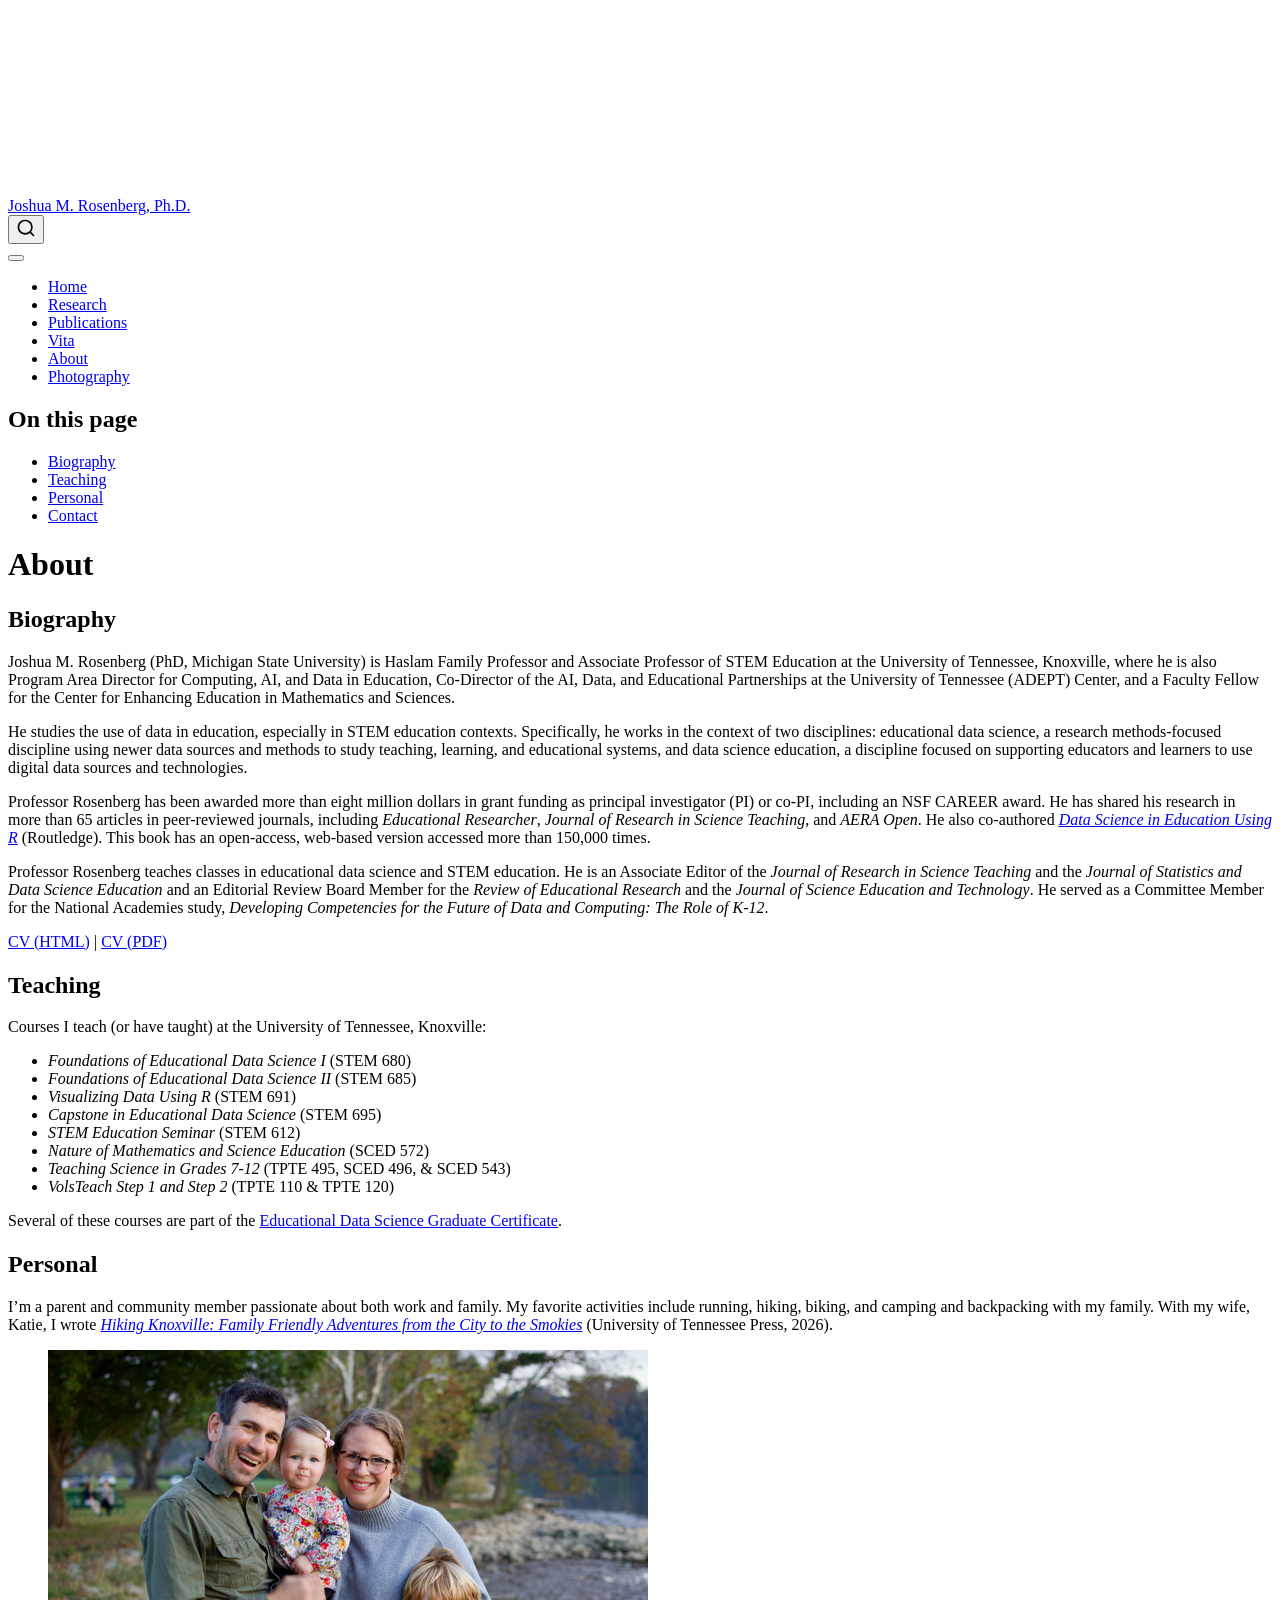
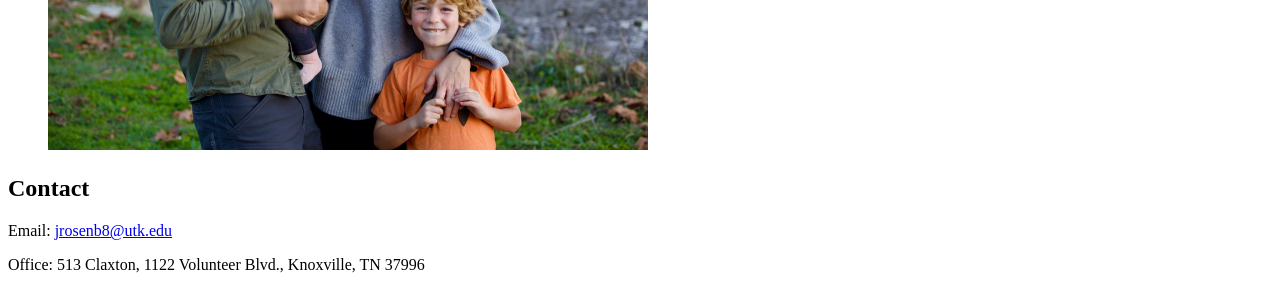
==== commit 101bcd46: "Merge origin/main (vita and presentations updates) into simplified site Resolve rendered-output conf" ====
--- a/docs/about.html
+++ b/docs/about.html
@@ -166,9 +166,9 @@
 
 <section id="biography" class="level2">
 <h2 class="anchored" data-anchor-id="biography">Biography</h2>
-<p>Joshua M. Rosenberg (PhD, Michigan State University) is Haslam Family Professor and Associate Professor of STEM Education at the University of Tennessee, Knoxville, where he is also Co-Director of the AI, Data, and Educational Partnerships at the University of Tennessee (ADEPT) Center and a Faculty Fellow for the Center for Enhancing Education in Mathematics and Sciences.</p>
+<p>Joshua M. Rosenberg (PhD, Michigan State University) is Haslam Family Professor and Associate Professor of STEM Education at the University of Tennessee, Knoxville, where he is also Program Area Director for Computing, AI, and Data in Education, Co-Director of the AI, Data, and Educational Partnerships at the University of Tennessee (ADEPT) Center, and a Faculty Fellow for the Center for Enhancing Education in Mathematics and Sciences.</p>
 <p>He studies the use of data in education, especially in STEM education contexts. Specifically, he works in the context of two disciplines: educational data science, a research methods-focused discipline using newer data sources and methods to study teaching, learning, and educational systems, and data science education, a discipline focused on supporting educators and learners to use digital data sources and technologies.</p>
-<p>Professor Rosenberg has been awarded more than nine million dollars in grant funding as principal investigator (PI) or co-PI, including an NSF CAREER award. He has shared his research in more than 65 articles in peer-reviewed journals, including <em>Educational Researcher</em>, <em>Journal of Research in Science Teaching</em>, and <em>AERA Open</em>. He also co-authored <a href="https://datascienceineducation.com/"><em>Data Science in Education Using R</em></a> (Routledge). This book has an open-access, web-based version accessed more than 150,000 times.</p>
+<p>Professor Rosenberg has been awarded more than eight million dollars in grant funding as principal investigator (PI) or co-PI, including an NSF CAREER award. He has shared his research in more than 65 articles in peer-reviewed journals, including <em>Educational Researcher</em>, <em>Journal of Research in Science Teaching</em>, and <em>AERA Open</em>. He also co-authored <a href="https://datascienceineducation.com/"><em>Data Science in Education Using R</em></a> (Routledge). This book has an open-access, web-based version accessed more than 150,000 times.</p>
 <p>Professor Rosenberg teaches classes in educational data science and STEM education. He is an Associate Editor of the <em>Journal of Research in Science Teaching</em> and the <em>Journal of Statistics and Data Science Education</em> and an Editorial Review Board Member for the <em>Review of Educational Research</em> and the <em>Journal of Science Education and Technology</em>. He served as a Committee Member for the National Academies study, <em>Developing Competencies for the Future of Data and Computing: The Role of K-12</em>.</p>
 <p><a href="vita.html">CV (HTML)</a> | <a href="https://joshuamrosenberg.com/vita.pdf">CV (PDF)</a></p>
 </section>
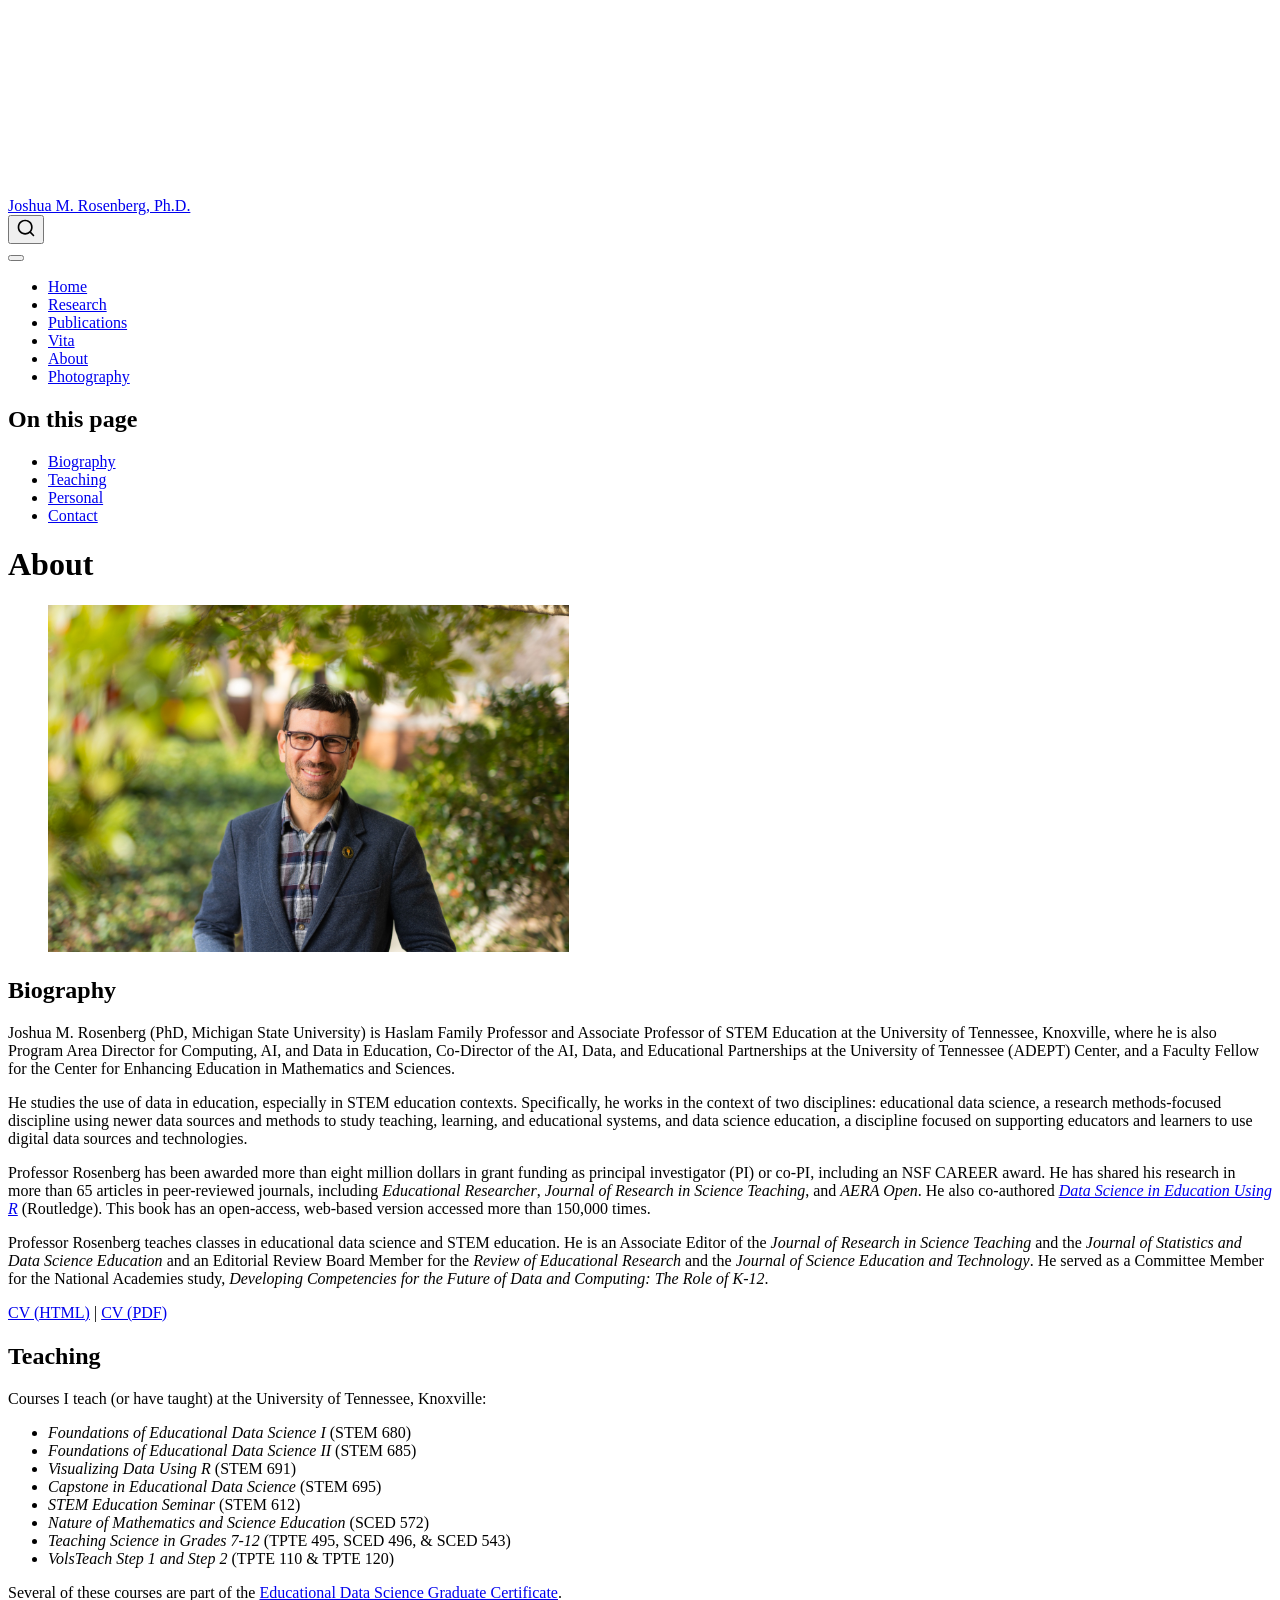
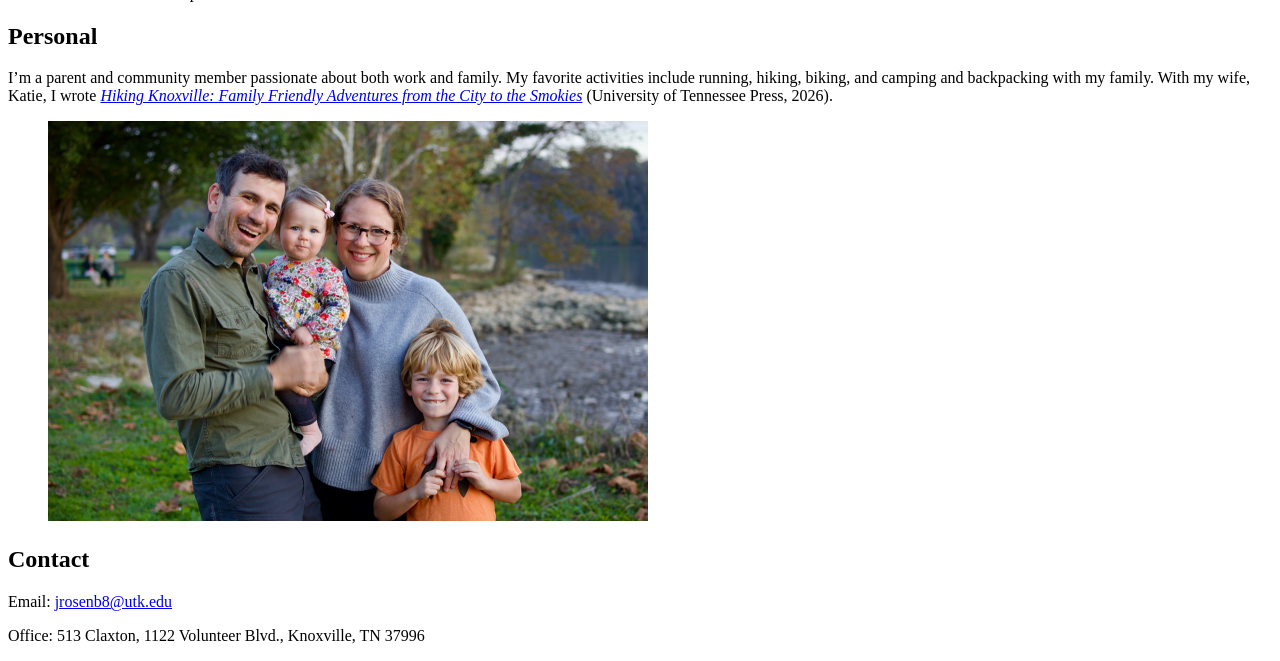
==== commit 09feacb6: "re-render" ====
--- a/docs/about.html
+++ b/docs/about.html
@@ -164,6 +164,11 @@
 </header>
 
 
+<div class="quarto-figure quarto-figure-center">
+<figure class="figure">
+<p><img src="images/20251217_Josh_Rosenberg_SB_025.jpg" class="img-fluid quarto-figure quarto-figure-center figure-img" style="width:44.0%" alt="Portrait of Joshua Rosenberg"></p>
+</figure>
+</div>
 <section id="biography" class="level2">
 <h2 class="anchored" data-anchor-id="biography">Biography</h2>
 <p>Joshua M. Rosenberg (PhD, Michigan State University) is Haslam Family Professor and Associate Professor of STEM Education at the University of Tennessee, Knoxville, where he is also Program Area Director for Computing, AI, and Data in Education, Co-Director of the AI, Data, and Educational Partnerships at the University of Tennessee (ADEPT) Center, and a Faculty Fellow for the Center for Enhancing Education in Mathematics and Sciences.</p>
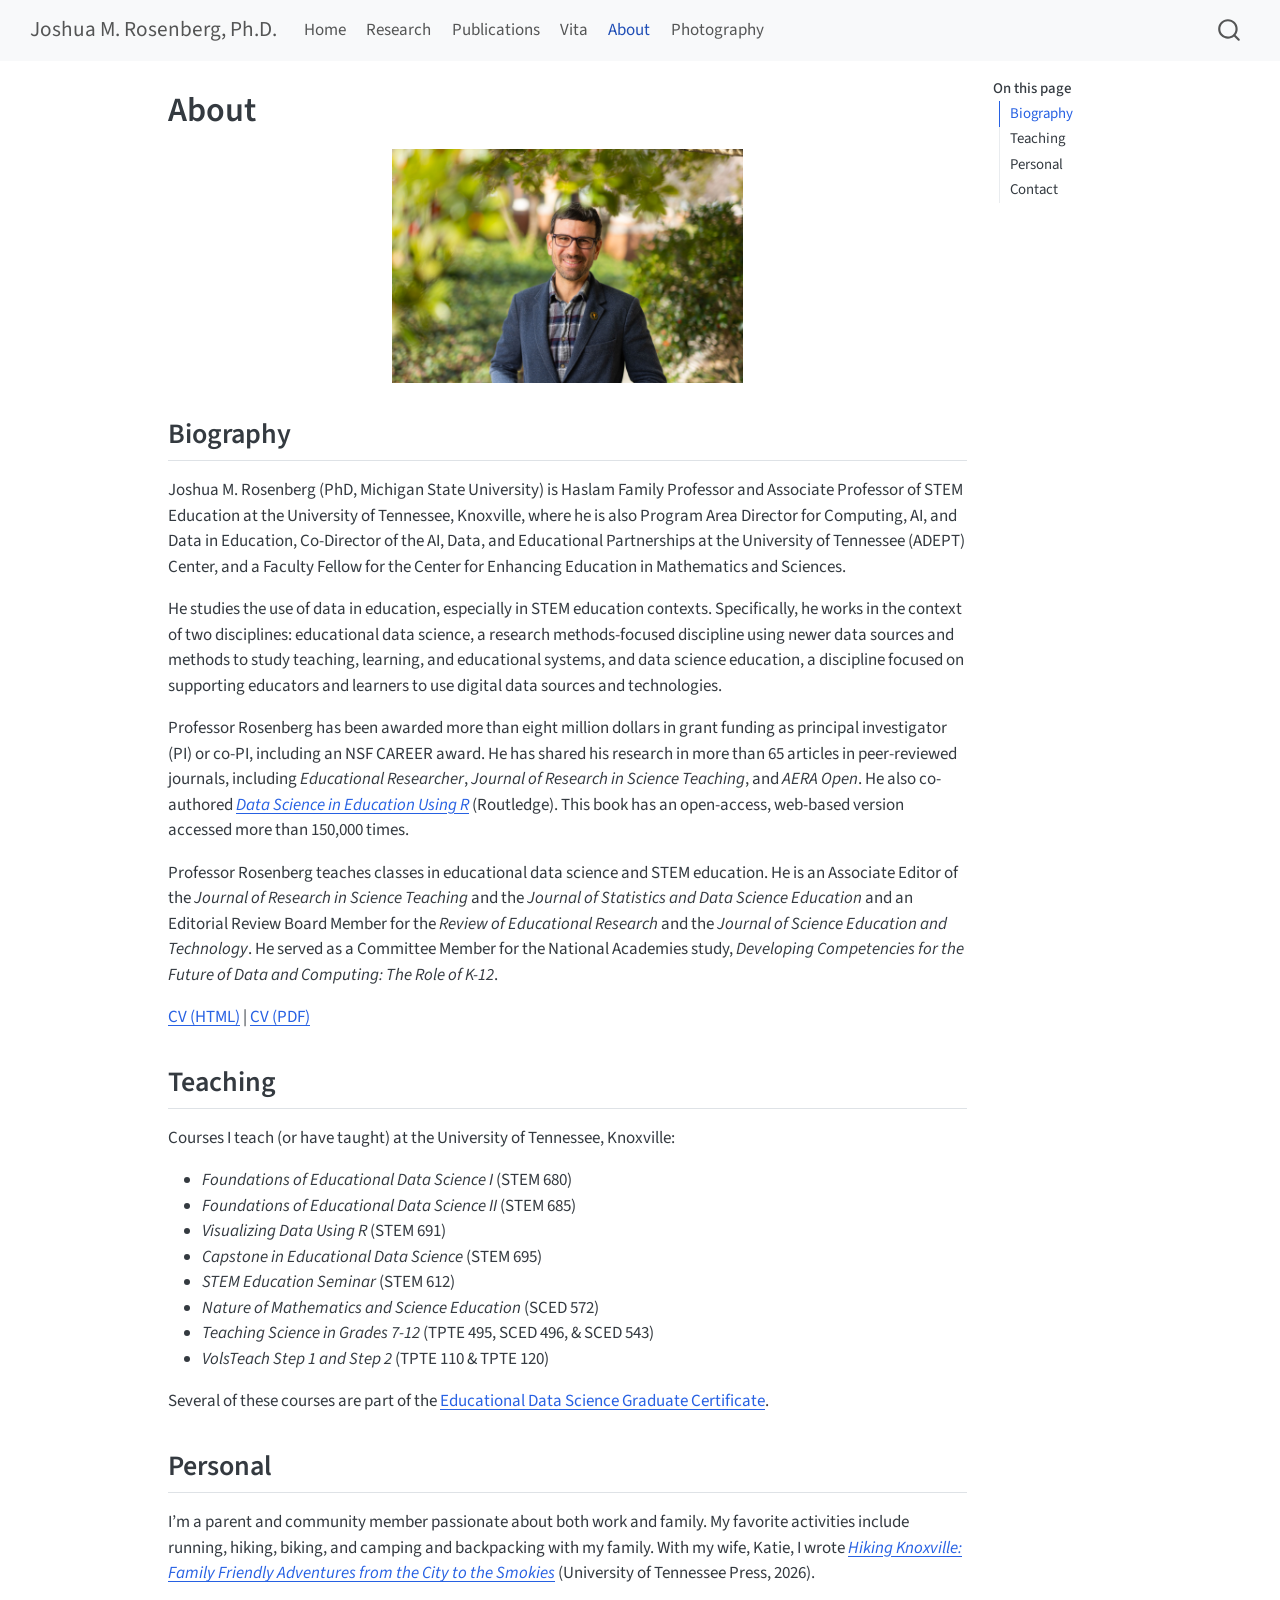
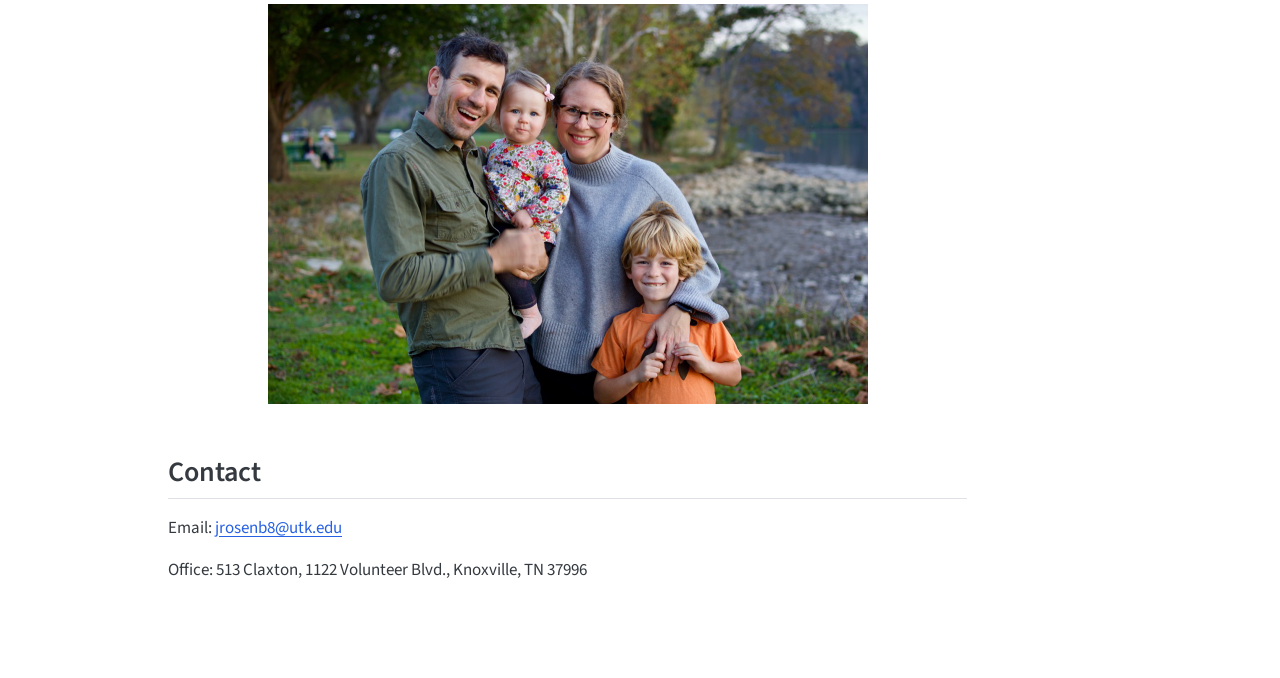
==== commit 7db832c7: "re-render" ====
--- a/docs/about.html
+++ b/docs/about.html
@@ -2,7 +2,7 @@
 <html xmlns="http://www.w3.org/1999/xhtml" lang="en" xml:lang="en"><head>
 
 <meta charset="utf-8">
-<meta name="generator" content="quarto-1.10.18">
+<meta name="generator" content="quarto-1.11.9">
 
 <meta name="viewport" content="width=device-width, initial-scale=1.0, user-scalable=yes">
 
@@ -38,14 +38,15 @@
 <meta name="quarto:offset" content="./">
 <script src="site_libs/quarto-html/quarto.js" type="module"></script>
 <script src="site_libs/quarto-html/tabsets/tabsets.js" type="module"></script>
+<script src="site_libs/quarto-html/scrollable-regions/scrollable-regions.js" type="module"></script>
 <script src="site_libs/quarto-html/popper.min.js"></script>
 <script src="site_libs/quarto-html/tippy.umd.min.js"></script>
 <script src="site_libs/quarto-html/anchor.min.js"></script>
 <link href="site_libs/quarto-html/tippy.css" rel="stylesheet">
-<link href="site_libs/quarto-html/quarto-syntax-highlighting-64a204ab8560d761af7679ceaba22944.css" rel="stylesheet" id="quarto-text-highlighting-styles">
+<link href="site_libs/quarto-html/quarto-syntax-highlighting-63b5708e65d6cd79cd7618c58d0c21e7.css" rel="stylesheet" id="quarto-text-highlighting-styles">
 <script src="site_libs/bootstrap/bootstrap.min.js"></script>
 <link href="site_libs/bootstrap/bootstrap-icons.css" rel="stylesheet">
-<link href="site_libs/bootstrap/bootstrap-445b8638c3d06994fee0907d791121c4.min.css" rel="stylesheet" append-hash="true" id="quarto-bootstrap" data-mode="light">
+<link href="site_libs/bootstrap/bootstrap-d31a0c91b01e363be7b7a36e602e2c70.min.css" rel="stylesheet" append-hash="true" id="quarto-bootstrap" data-mode="light">
 <script id="quarto-search-options" type="application/json">{
   "location": "navbar",
   "copy-button": false,
@@ -78,19 +79,18 @@
 <link rel="stylesheet" href="styles.css">
 </head>
 
-<body class="nav-fixed quarto-light">
+<body class="nav-fixed quarto-light"><a id="quarto-skip-link" class="visually-hidden-focusable" href="#quarto-document-content">Skip to main content</a>
 
 <div id="quarto-search-results"></div>
   <header id="quarto-header" class="headroom fixed-top">
-    <nav class="navbar navbar-expand-lg " data-bs-theme="dark">
+    <nav class="navbar navbar-expand-lg " data-bs-theme="dark" aria-label="Site">
       <div class="navbar-container container-fluid">
       <div class="navbar-brand-container mx-auto">
     <a class="navbar-brand" href="./index.html">
     <span class="navbar-title">Joshua M. Rosenberg, Ph.D.</span>
     </a>
   </div>
-            <div id="quarto-search" class="" title="Search"></div>
-          <button class="navbar-toggler" type="button" data-bs-toggle="collapse" data-bs-target="#navbarCollapse" aria-controls="navbarCollapse" role="menu" aria-expanded="false" aria-label="Toggle navigation" onclick="if (window.quartoToggleHeadroom) { window.quartoToggleHeadroom(); }">
+          <button class="navbar-toggler" type="button" data-bs-toggle="collapse" data-bs-target="#navbarCollapse" aria-controls="navbarCollapse" aria-expanded="false" aria-label="Toggle navigation" onclick="if (window.quartoToggleHeadroom) { window.quartoToggleHeadroom(); }">
   <span class="navbar-toggler-icon"></span>
 </button>
           <div class="collapse navbar-collapse" id="navbarCollapse">
@@ -123,6 +123,7 @@
           </div> <!-- /navcollapse -->
             <div class="quarto-navbar-tools">
 </div>
+            <div id="quarto-search" class="" title="Search"></div>
       </div> <!-- /container-fluid -->
     </nav>
 </header>
@@ -131,7 +132,7 @@
 <!-- sidebar -->
 <!-- margin-sidebar -->
     <div id="quarto-margin-sidebar" class="sidebar margin-sidebar">
-        <nav id="TOC" role="doc-toc" class="toc-active">
+        <nav id="TOC" role="doc-toc" aria-labelledby="toc-title" class="toc-active">
     <h2 id="toc-title">On this page</h2>
    
   <ul>
@@ -143,7 +144,7 @@
 </nav>
     </div>
 <!-- main -->
-<main class="content" id="quarto-document-content">
+<main class="content" id="quarto-document-content" tabindex="-1">
 
 <header id="title-block-header" class="quarto-title-block default">
 <div class="quarto-title">
@@ -288,7 +289,8 @@
           return filterRegex.test(href) || localhostRegex.test(href) || mailtoRegex.test(href);
       }
       // Inspect non-navigation links and adorn them if external
-     var links = window.document.querySelectorAll('a[href]:not(.nav-link):not(.navbar-brand):not(.toc-action):not(.sidebar-link):not(.sidebar-item-toggle):not(.pagination-link):not(.no-external):not([aria-hidden]):not(.dropdown-item):not(.quarto-navigation-tool):not(.about-link)');
+      window.quartoDecorateExternalLinks = function (root) {
+     var links = (root || window.document).querySelectorAll('a[href]:not(.nav-link):not(.navbar-brand):not(.toc-action):not(.sidebar-link):not(.sidebar-item-toggle):not(.pagination-link):not(.no-external):not([aria-hidden]):not(.dropdown-item):not(.quarto-navigation-tool):not(.about-link)');
       for (var i=0; i<links.length; i++) {
         const link = links[i];
         if (!isInternal(link.href)) {
@@ -297,8 +299,69 @@
           if (link.dataset.originalHref !== undefined) {
             link.href = link.dataset.originalHref;
           }
-        }
-      }
+          if (!link.classList.contains('no-external-icon')) {
+          }
+        }
+      }
+      };
+      window.quartoDecorateExternalLinks(window.document);
+    // Esc closes the popup (WCAG 1.4.13) and focus leaving both trigger and
+    // popup closes it (WCAG 2.4.11); tippy handles neither for interactive popups.
+    const hideOnEscAndFocusOut = {
+      name: 'hideOnEscAndFocusOut',
+      defaultValue: true,
+      fn(instance) {
+        const dismiss = () => {
+          // A show scheduled by the trigger delay would otherwise reopen it
+          instance.clearDelayTimeouts();
+          instance.hide();
+        };
+        const onKeyDown = (event) => {
+          if (event.key !== 'Escape') {
+            return;
+          }
+          // Keep Esc from also reaching page handlers (e.g. reveal.js overview),
+          // except an open reveal.js slide menu, which Esc should close too.
+          // The menu handles keys only when its keyboard option is on.
+          const menuHandlesEsc = window.Reveal?.getPlugin?.('menu')?.isOpen() &&
+            window.Reveal.getConfig().menu?.keyboard !== false;
+          if (!menuHandlesEsc) {
+            event.stopPropagation();
+          }
+          if (instance.popper.contains(window.document.activeElement)) {
+            // Disabled while refocusing so the focus trigger does not reopen it
+            instance.disable();
+            instance.reference.focus();
+            instance.enable();
+          }
+          dismiss();
+        };
+        const onFocusOut = (event) => {
+          const target = event.relatedTarget;
+          if (target && !instance.reference.contains(target) &&
+              !instance.popper.contains(target)) {
+            dismiss();
+          }
+        };
+        // On the trigger too: a click trigger (code-annotations: select) has no
+        // blur handling. Attached for the instance's lifetime so leaving the
+        // trigger also cancels a show still pending on the trigger delay.
+        instance.reference.addEventListener('focusout', onFocusOut);
+        return {
+          onShow() {
+            window.document.addEventListener('keydown', onKeyDown, true);
+            instance.popper.addEventListener('focusout', onFocusOut);
+          },
+          onHide() {
+            window.document.removeEventListener('keydown', onKeyDown, true);
+            instance.popper.removeEventListener('focusout', onFocusOut);
+          },
+          onDestroy() {
+            instance.reference.removeEventListener('focusout', onFocusOut);
+          },
+        };
+      },
+    };
     function tippyHover(el, contentFn, onTriggerFn, onUntriggerFn) {
       const config = {
         allowHTML: true,
@@ -312,6 +375,7 @@
         interactiveBorder: 10,
         theme: 'quarto',
         placement: 'bottom-start',
+        plugins: [hideOnEscAndFocusOut],
       };
       if (contentFn) {
         config.content = contentFn;
@@ -474,44 +538,54 @@
           const lineIds = lines.map((line) => {
             return targetCell + "-" + line;
           })
-          let top = null;
-          let height = null;
-          let parent = null;
+          // Each band is positioned against its own containing block, which is
+          // not the offsetParent of the lines, so place it from client rects.
+          const placeBand = (band, firstEl, lastEl, codeBlock) => {
+            const container = band.offsetParent;
+            if (container === null) {
+              return;
+            }
+            const containerRect = container.getBoundingClientRect();
+            // Reveal.js scales slides with a transform, so convert client
+            // pixels back to the CSS pixels of the container.
+            const scale = containerRect.height / container.offsetHeight || 1;
+            const firstRect = firstEl.getBoundingClientRect();
+            const lastRect = lastEl.getBoundingClientRect();
+            const top = (firstRect.top - containerRect.top) / scale - container.clientTop + container.scrollTop;
+            const height = (lastRect.bottom - firstRect.top) / scale;
+            band.style.top = top - 2 + "px";
+            band.style.height = height + 4 + "px";
+            if (codeBlock) {
+              // Without the copy button wrapper, the containing block is wider
+              // than the code block, so span the code block explicitly.
+              const blockRect = codeBlock.getBoundingClientRect();
+              band.style.left = (blockRect.left - containerRect.left) / scale - container.clientLeft + container.scrollLeft + "px";
+              band.style.width = blockRect.width / scale + "px";
+            }
+          };
           if (lineIds.length > 0) {
-              //compute the position of the single el (top and bottom and make a div)
-              const el = window.document.getElementById(lineIds[0]);
-              top = el.offsetTop;
-              height = el.offsetHeight;
-              parent = el.parentElement.parentElement;
-            if (lineIds.length > 1) {
-              const lastEl = window.document.getElementById(lineIds[lineIds.length - 1]);
-              const bottom = lastEl.offsetTop + lastEl.offsetHeight;
-              height = bottom - top;
-            }
-            if (top !== null && height !== null && parent !== null) {
-              // cook up a div (if necessary) and position it 
-              let div = window.document.getElementById("code-annotation-line-highlight");
-              if (div === null) {
-                div = window.document.createElement("div");
-                div.setAttribute("id", "code-annotation-line-highlight");
-                div.style.position = 'absolute';
-                parent.appendChild(div);
-              }
-              div.style.top = top - 2 + "px";
-              div.style.height = height + 4 + "px";
-              div.style.left = 0;
-              let gutterDiv = window.document.getElementById("code-annotation-line-highlight-gutter");
-              if (gutterDiv === null) {
-                gutterDiv = window.document.createElement("div");
-                gutterDiv.setAttribute("id", "code-annotation-line-highlight-gutter");
-                gutterDiv.style.position = 'absolute';
-                const codeCell = window.document.getElementById(targetCell);
-                const gutter = codeCell.querySelector('.code-annotation-gutter');
-                gutter.appendChild(gutterDiv);
-              }
-              gutterDiv.style.top = top - 2 + "px";
-              gutterDiv.style.height = height + 4 + "px";
-            }
+            const el = window.document.getElementById(lineIds[0]);
+            const lastEl = window.document.getElementById(lineIds[lineIds.length - 1]);
+            const parent = el.parentElement.parentElement;
+            // cook up a div (if necessary) and position it
+            let div = window.document.getElementById("code-annotation-line-highlight");
+            if (div === null) {
+              div = window.document.createElement("div");
+              div.setAttribute("id", "code-annotation-line-highlight");
+              div.style.position = 'absolute';
+              parent.appendChild(div);
+            }
+            placeBand(div, el, lastEl, parent.closest("div.sourceCode") || parent);
+            let gutterDiv = window.document.getElementById("code-annotation-line-highlight-gutter");
+            if (gutterDiv === null) {
+              gutterDiv = window.document.createElement("div");
+              gutterDiv.setAttribute("id", "code-annotation-line-highlight-gutter");
+              gutterDiv.style.position = 'absolute';
+              const codeCell = window.document.getElementById(targetCell);
+              const gutter = codeCell.querySelector('.code-annotation-gutter');
+              gutter.appendChild(gutterDiv);
+            }
+            placeBand(gutterDiv, el, lastEl);
             selectedAnnoteEl = annoteEl;
           }
         };
@@ -610,6 +684,9 @@
     }
   });
   </script>
+  <script type="application/javascript">
+  window.quartoScrollableRegionsLabels = {"code":"Scrollable code","output":"Scrollable output"};
+  </script>
 </div> <!-- /content -->
 
 
--- a/docs/site_libs/quarto-html/quarto-syntax-highlighting-63b5708e65d6cd79cd7618c58d0c21e7.css
+++ b/docs/site_libs/quarto-html/quarto-syntax-highlighting-63b5708e65d6cd79cd7618c58d0c21e7.css
@@ -0,0 +1,236 @@
+/* quarto syntax highlight colors */
+:root {
+  --quarto-hl-ot-color: #003B4F;
+  --quarto-hl-at-color: #657422;
+  --quarto-hl-ss-color: #20794D;
+  --quarto-hl-an-color: #5E5E5E;
+  --quarto-hl-fu-color: #4758AB;
+  --quarto-hl-st-color: #20794D;
+  --quarto-hl-cf-color: #003B4F;
+  --quarto-hl-op-color: #5E5E5E;
+  --quarto-hl-er-color: #AD0000;
+  --quarto-hl-bn-color: #AD0000;
+  --quarto-hl-al-color: #AD0000;
+  --quarto-hl-va-color: #111111;
+  --quarto-hl-bu-color: inherit;
+  --quarto-hl-ex-color: inherit;
+  --quarto-hl-pp-color: #AD0000;
+  --quarto-hl-in-color: #5E5E5E;
+  --quarto-hl-vs-color: #20794D;
+  --quarto-hl-wa-color: #5E5E5E;
+  --quarto-hl-do-color: #5E5E5E;
+  --quarto-hl-im-color: #00769E;
+  --quarto-hl-ch-color: #20794D;
+  --quarto-hl-dt-color: #AD0000;
+  --quarto-hl-fl-color: #AD0000;
+  --quarto-hl-co-color: #5E5E5E;
+  --quarto-hl-cv-color: #5E5E5E;
+  --quarto-hl-cn-color: #8f5902;
+  --quarto-hl-sc-color: #5E5E5E;
+  --quarto-hl-dv-color: #AD0000;
+  --quarto-hl-kw-color: #003B4F;
+}
+
+/* other quarto variables */
+:root {
+  --quarto-font-monospace: SFMono-Regular, Menlo, Monaco, Consolas, "Liberation Mono", "Courier New", monospace;
+}
+
+/* syntax highlight based on Pandoc's rules */
+pre > code.sourceCode > span {
+  color: #003B4F;
+}
+
+code.sourceCode > span {
+  color: #003B4F;
+}
+
+div.sourceCode,
+div.sourceCode pre.sourceCode {
+  color: #003B4F;
+}
+
+/* Normal */
+code span {
+  color: #003B4F;
+}
+
+/* Alert */
+code span.al {
+  color: #AD0000;
+  font-style: inherit;
+}
+
+/* Annotation */
+code span.an {
+  color: #5E5E5E;
+  font-style: inherit;
+}
+
+/* Attribute */
+code span.at {
+  color: #657422;
+  font-style: inherit;
+}
+
+/* BaseN */
+code span.bn {
+  color: #AD0000;
+  font-style: inherit;
+}
+
+/* BuiltIn */
+code span.bu {
+  font-style: inherit;
+}
+
+/* ControlFlow */
+code span.cf {
+  color: #003B4F;
+  font-weight: bold;
+  font-style: inherit;
+}
+
+/* Char */
+code span.ch {
+  color: #20794D;
+  font-style: inherit;
+}
+
+/* Constant */
+code span.cn {
+  color: #8f5902;
+  font-style: inherit;
+}
+
+/* Comment */
+code span.co {
+  color: #5E5E5E;
+  font-style: inherit;
+}
+
+/* CommentVar */
+code span.cv {
+  color: #5E5E5E;
+  font-style: italic;
+}
+
+/* Documentation */
+code span.do {
+  color: #5E5E5E;
+  font-style: italic;
+}
+
+/* DataType */
+code span.dt {
+  color: #AD0000;
+  font-style: inherit;
+}
+
+/* DecVal */
+code span.dv {
+  color: #AD0000;
+  font-style: inherit;
+}
+
+/* Error */
+code span.er {
+  color: #AD0000;
+  font-style: inherit;
+}
+
+/* Extension */
+code span.ex {
+  font-style: inherit;
+}
+
+/* Float */
+code span.fl {
+  color: #AD0000;
+  font-style: inherit;
+}
+
+/* Function */
+code span.fu {
+  color: #4758AB;
+  font-style: inherit;
+}
+
+/* Import */
+code span.im {
+  color: #00769E;
+  font-style: inherit;
+}
+
+/* Information */
+code span.in {
+  color: #5E5E5E;
+  font-style: inherit;
+}
+
+/* Keyword */
+code span.kw {
+  color: #003B4F;
+  font-weight: bold;
+  font-style: inherit;
+}
+
+/* Operator */
+code span.op {
+  color: #5E5E5E;
+  font-style: inherit;
+}
+
+/* Other */
+code span.ot {
+  color: #003B4F;
+  font-style: inherit;
+}
+
+/* Preprocessor */
+code span.pp {
+  color: #AD0000;
+  font-style: inherit;
+}
+
+/* SpecialChar */
+code span.sc {
+  color: #5E5E5E;
+  font-style: inherit;
+}
+
+/* SpecialString */
+code span.ss {
+  color: #20794D;
+  font-style: inherit;
+}
+
+/* String */
+code span.st {
+  color: #20794D;
+  font-style: inherit;
+}
+
+/* Variable */
+code span.va {
+  color: #111111;
+  font-style: inherit;
+}
+
+/* VerbatimString */
+code span.vs {
+  color: #20794D;
+  font-style: inherit;
+}
+
+/* Warning */
+code span.wa {
+  color: #5E5E5E;
+  font-style: italic;
+}
+
+.prevent-inlining {
+  content: "</";
+}
+
+/*# sourceMappingURL=054cc16b9e9817627be6994582d2ffb5.css.map */
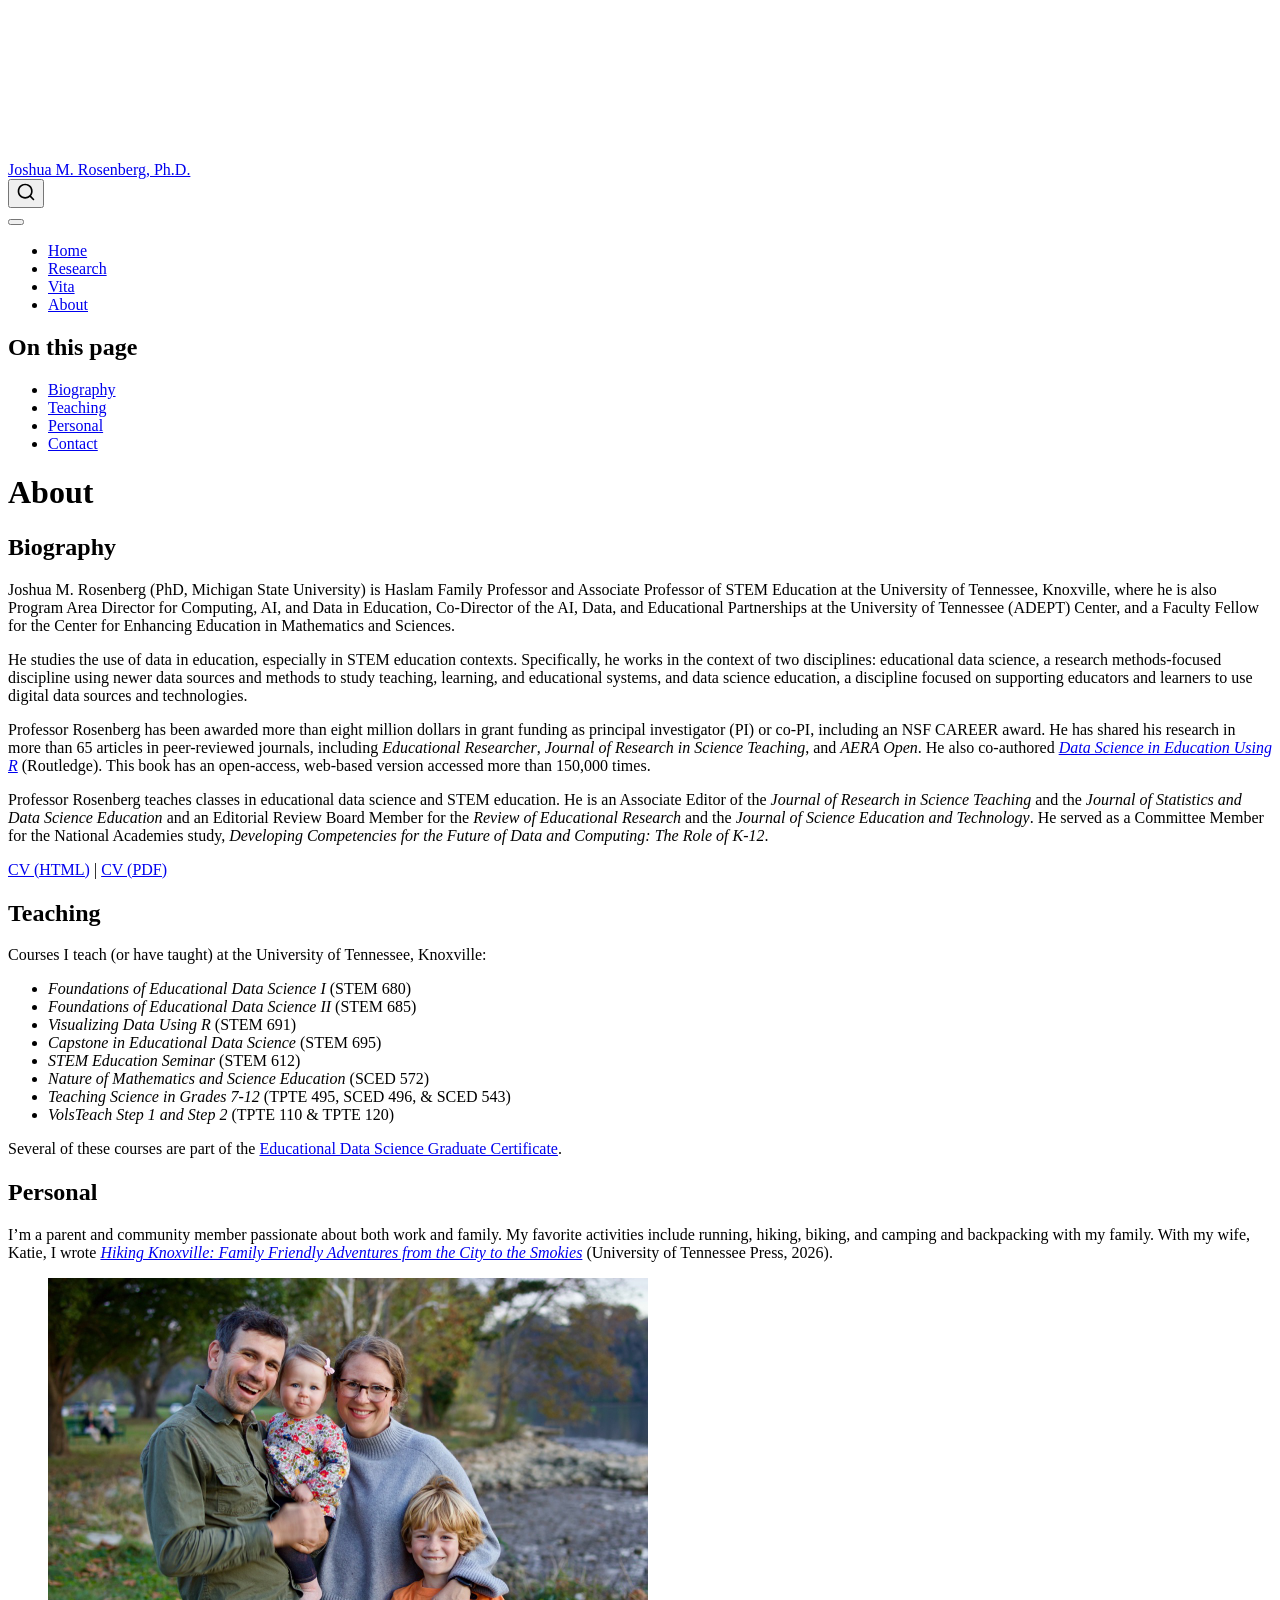
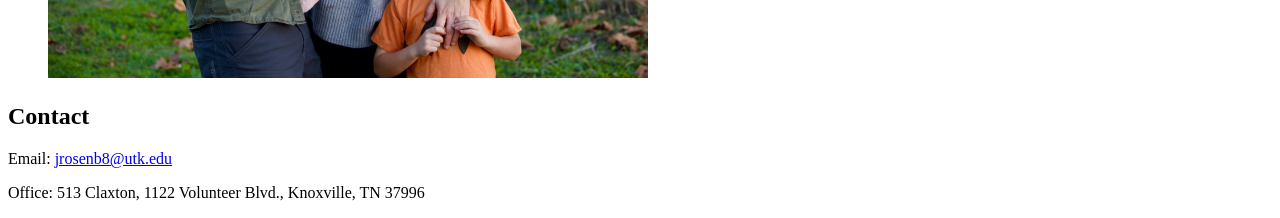
==== commit efc1f467: "update" ====
--- a/docs/about.html
+++ b/docs/about.html
@@ -2,7 +2,7 @@
 <html xmlns="http://www.w3.org/1999/xhtml" lang="en" xml:lang="en"><head>
 
 <meta charset="utf-8">
-<meta name="generator" content="quarto-1.11.9">
+<meta name="generator" content="quarto-1.10.18">
 
 <meta name="viewport" content="width=device-width, initial-scale=1.0, user-scalable=yes">
 
@@ -38,15 +38,14 @@
 <meta name="quarto:offset" content="./">
 <script src="site_libs/quarto-html/quarto.js" type="module"></script>
 <script src="site_libs/quarto-html/tabsets/tabsets.js" type="module"></script>
-<script src="site_libs/quarto-html/scrollable-regions/scrollable-regions.js" type="module"></script>
 <script src="site_libs/quarto-html/popper.min.js"></script>
 <script src="site_libs/quarto-html/tippy.umd.min.js"></script>
 <script src="site_libs/quarto-html/anchor.min.js"></script>
 <link href="site_libs/quarto-html/tippy.css" rel="stylesheet">
-<link href="site_libs/quarto-html/quarto-syntax-highlighting-63b5708e65d6cd79cd7618c58d0c21e7.css" rel="stylesheet" id="quarto-text-highlighting-styles">
+<link href="site_libs/quarto-html/quarto-syntax-highlighting-64a204ab8560d761af7679ceaba22944.css" rel="stylesheet" id="quarto-text-highlighting-styles">
 <script src="site_libs/bootstrap/bootstrap.min.js"></script>
 <link href="site_libs/bootstrap/bootstrap-icons.css" rel="stylesheet">
-<link href="site_libs/bootstrap/bootstrap-d31a0c91b01e363be7b7a36e602e2c70.min.css" rel="stylesheet" append-hash="true" id="quarto-bootstrap" data-mode="light">
+<link href="site_libs/bootstrap/bootstrap-445b8638c3d06994fee0907d791121c4.min.css" rel="stylesheet" append-hash="true" id="quarto-bootstrap" data-mode="light">
 <script id="quarto-search-options" type="application/json">{
   "location": "navbar",
   "copy-button": false,
@@ -79,18 +78,19 @@
 <link rel="stylesheet" href="styles.css">
 </head>
 
-<body class="nav-fixed quarto-light"><a id="quarto-skip-link" class="visually-hidden-focusable" href="#quarto-document-content">Skip to main content</a>
+<body class="nav-fixed quarto-light">
 
 <div id="quarto-search-results"></div>
   <header id="quarto-header" class="headroom fixed-top">
-    <nav class="navbar navbar-expand-lg " data-bs-theme="dark" aria-label="Site">
+    <nav class="navbar navbar-expand-lg " data-bs-theme="dark">
       <div class="navbar-container container-fluid">
       <div class="navbar-brand-container mx-auto">
     <a class="navbar-brand" href="./index.html">
     <span class="navbar-title">Joshua M. Rosenberg, Ph.D.</span>
     </a>
   </div>
-          <button class="navbar-toggler" type="button" data-bs-toggle="collapse" data-bs-target="#navbarCollapse" aria-controls="navbarCollapse" aria-expanded="false" aria-label="Toggle navigation" onclick="if (window.quartoToggleHeadroom) { window.quartoToggleHeadroom(); }">
+            <div id="quarto-search" class="" title="Search"></div>
+          <button class="navbar-toggler" type="button" data-bs-toggle="collapse" data-bs-target="#navbarCollapse" aria-controls="navbarCollapse" role="menu" aria-expanded="false" aria-label="Toggle navigation" onclick="if (window.quartoToggleHeadroom) { window.quartoToggleHeadroom(); }">
   <span class="navbar-toggler-icon"></span>
 </button>
           <div class="collapse navbar-collapse" id="navbarCollapse">
@@ -104,10 +104,6 @@
 <span class="menu-text">Research</span></a>
   </li>  
   <li class="nav-item">
-    <a class="nav-link" href="./publications.html"> 
-<span class="menu-text">Publications</span></a>
-  </li>  
-  <li class="nav-item">
     <a class="nav-link" href="./vita.html"> 
 <span class="menu-text">Vita</span></a>
   </li>  
@@ -115,15 +111,10 @@
     <a class="nav-link active" href="./about.html" aria-current="page"> 
 <span class="menu-text">About</span></a>
   </li>  
-  <li class="nav-item">
-    <a class="nav-link" href="./photography.html"> 
-<span class="menu-text">Photography</span></a>
-  </li>  
 </ul>
           </div> <!-- /navcollapse -->
             <div class="quarto-navbar-tools">
 </div>
-            <div id="quarto-search" class="" title="Search"></div>
       </div> <!-- /container-fluid -->
     </nav>
 </header>
@@ -132,7 +123,7 @@
 <!-- sidebar -->
 <!-- margin-sidebar -->
     <div id="quarto-margin-sidebar" class="sidebar margin-sidebar">
-        <nav id="TOC" role="doc-toc" aria-labelledby="toc-title" class="toc-active">
+        <nav id="TOC" role="doc-toc" class="toc-active">
     <h2 id="toc-title">On this page</h2>
    
   <ul>
@@ -144,7 +135,7 @@
 </nav>
     </div>
 <!-- main -->
-<main class="content" id="quarto-document-content" tabindex="-1">
+<main class="content" id="quarto-document-content">
 
 <header id="title-block-header" class="quarto-title-block default">
 <div class="quarto-title">
@@ -165,11 +156,6 @@
 </header>
 
 
-<div class="quarto-figure quarto-figure-center">
-<figure class="figure">
-<p><img src="images/20251217_Josh_Rosenberg_SB_025.jpg" class="img-fluid quarto-figure quarto-figure-center figure-img" style="width:44.0%" alt="Portrait of Joshua Rosenberg"></p>
-</figure>
-</div>
 <section id="biography" class="level2">
 <h2 class="anchored" data-anchor-id="biography">Biography</h2>
 <p>Joshua M. Rosenberg (PhD, Michigan State University) is Haslam Family Professor and Associate Professor of STEM Education at the University of Tennessee, Knoxville, where he is also Program Area Director for Computing, AI, and Data in Education, Co-Director of the AI, Data, and Educational Partnerships at the University of Tennessee (ADEPT) Center, and a Faculty Fellow for the Center for Enhancing Education in Mathematics and Sciences.</p>
@@ -289,8 +275,7 @@
           return filterRegex.test(href) || localhostRegex.test(href) || mailtoRegex.test(href);
       }
       // Inspect non-navigation links and adorn them if external
-      window.quartoDecorateExternalLinks = function (root) {
-     var links = (root || window.document).querySelectorAll('a[href]:not(.nav-link):not(.navbar-brand):not(.toc-action):not(.sidebar-link):not(.sidebar-item-toggle):not(.pagination-link):not(.no-external):not([aria-hidden]):not(.dropdown-item):not(.quarto-navigation-tool):not(.about-link)');
+     var links = window.document.querySelectorAll('a[href]:not(.nav-link):not(.navbar-brand):not(.toc-action):not(.sidebar-link):not(.sidebar-item-toggle):not(.pagination-link):not(.no-external):not([aria-hidden]):not(.dropdown-item):not(.quarto-navigation-tool):not(.about-link)');
       for (var i=0; i<links.length; i++) {
         const link = links[i];
         if (!isInternal(link.href)) {
@@ -299,69 +284,8 @@
           if (link.dataset.originalHref !== undefined) {
             link.href = link.dataset.originalHref;
           }
-          if (!link.classList.contains('no-external-icon')) {
-          }
-        }
-      }
-      };
-      window.quartoDecorateExternalLinks(window.document);
-    // Esc closes the popup (WCAG 1.4.13) and focus leaving both trigger and
-    // popup closes it (WCAG 2.4.11); tippy handles neither for interactive popups.
-    const hideOnEscAndFocusOut = {
-      name: 'hideOnEscAndFocusOut',
-      defaultValue: true,
-      fn(instance) {
-        const dismiss = () => {
-          // A show scheduled by the trigger delay would otherwise reopen it
-          instance.clearDelayTimeouts();
-          instance.hide();
-        };
-        const onKeyDown = (event) => {
-          if (event.key !== 'Escape') {
-            return;
-          }
-          // Keep Esc from also reaching page handlers (e.g. reveal.js overview),
-          // except an open reveal.js slide menu, which Esc should close too.
-          // The menu handles keys only when its keyboard option is on.
-          const menuHandlesEsc = window.Reveal?.getPlugin?.('menu')?.isOpen() &&
-            window.Reveal.getConfig().menu?.keyboard !== false;
-          if (!menuHandlesEsc) {
-            event.stopPropagation();
-          }
-          if (instance.popper.contains(window.document.activeElement)) {
-            // Disabled while refocusing so the focus trigger does not reopen it
-            instance.disable();
-            instance.reference.focus();
-            instance.enable();
-          }
-          dismiss();
-        };
-        const onFocusOut = (event) => {
-          const target = event.relatedTarget;
-          if (target && !instance.reference.contains(target) &&
-              !instance.popper.contains(target)) {
-            dismiss();
-          }
-        };
-        // On the trigger too: a click trigger (code-annotations: select) has no
-        // blur handling. Attached for the instance's lifetime so leaving the
-        // trigger also cancels a show still pending on the trigger delay.
-        instance.reference.addEventListener('focusout', onFocusOut);
-        return {
-          onShow() {
-            window.document.addEventListener('keydown', onKeyDown, true);
-            instance.popper.addEventListener('focusout', onFocusOut);
-          },
-          onHide() {
-            window.document.removeEventListener('keydown', onKeyDown, true);
-            instance.popper.removeEventListener('focusout', onFocusOut);
-          },
-          onDestroy() {
-            instance.reference.removeEventListener('focusout', onFocusOut);
-          },
-        };
-      },
-    };
+        }
+      }
     function tippyHover(el, contentFn, onTriggerFn, onUntriggerFn) {
       const config = {
         allowHTML: true,
@@ -375,7 +299,6 @@
         interactiveBorder: 10,
         theme: 'quarto',
         placement: 'bottom-start',
-        plugins: [hideOnEscAndFocusOut],
       };
       if (contentFn) {
         config.content = contentFn;
@@ -538,54 +461,44 @@
           const lineIds = lines.map((line) => {
             return targetCell + "-" + line;
           })
-          // Each band is positioned against its own containing block, which is
-          // not the offsetParent of the lines, so place it from client rects.
-          const placeBand = (band, firstEl, lastEl, codeBlock) => {
-            const container = band.offsetParent;
-            if (container === null) {
-              return;
+          let top = null;
+          let height = null;
+          let parent = null;
+          if (lineIds.length > 0) {
+              //compute the position of the single el (top and bottom and make a div)
+              const el = window.document.getElementById(lineIds[0]);
+              top = el.offsetTop;
+              height = el.offsetHeight;
+              parent = el.parentElement.parentElement;
+            if (lineIds.length > 1) {
+              const lastEl = window.document.getElementById(lineIds[lineIds.length - 1]);
+              const bottom = lastEl.offsetTop + lastEl.offsetHeight;
+              height = bottom - top;
             }
-            const containerRect = container.getBoundingClientRect();
-            // Reveal.js scales slides with a transform, so convert client
-            // pixels back to the CSS pixels of the container.
-            const scale = containerRect.height / container.offsetHeight || 1;
-            const firstRect = firstEl.getBoundingClientRect();
-            const lastRect = lastEl.getBoundingClientRect();
-            const top = (firstRect.top - containerRect.top) / scale - container.clientTop + container.scrollTop;
-            const height = (lastRect.bottom - firstRect.top) / scale;
-            band.style.top = top - 2 + "px";
-            band.style.height = height + 4 + "px";
-            if (codeBlock) {
-              // Without the copy button wrapper, the containing block is wider
-              // than the code block, so span the code block explicitly.
-              const blockRect = codeBlock.getBoundingClientRect();
-              band.style.left = (blockRect.left - containerRect.left) / scale - container.clientLeft + container.scrollLeft + "px";
-              band.style.width = blockRect.width / scale + "px";
+            if (top !== null && height !== null && parent !== null) {
+              // cook up a div (if necessary) and position it 
+              let div = window.document.getElementById("code-annotation-line-highlight");
+              if (div === null) {
+                div = window.document.createElement("div");
+                div.setAttribute("id", "code-annotation-line-highlight");
+                div.style.position = 'absolute';
+                parent.appendChild(div);
+              }
+              div.style.top = top - 2 + "px";
+              div.style.height = height + 4 + "px";
+              div.style.left = 0;
+              let gutterDiv = window.document.getElementById("code-annotation-line-highlight-gutter");
+              if (gutterDiv === null) {
+                gutterDiv = window.document.createElement("div");
+                gutterDiv.setAttribute("id", "code-annotation-line-highlight-gutter");
+                gutterDiv.style.position = 'absolute';
+                const codeCell = window.document.getElementById(targetCell);
+                const gutter = codeCell.querySelector('.code-annotation-gutter');
+                gutter.appendChild(gutterDiv);
+              }
+              gutterDiv.style.top = top - 2 + "px";
+              gutterDiv.style.height = height + 4 + "px";
             }
-          };
-          if (lineIds.length > 0) {
-            const el = window.document.getElementById(lineIds[0]);
-            const lastEl = window.document.getElementById(lineIds[lineIds.length - 1]);
-            const parent = el.parentElement.parentElement;
-            // cook up a div (if necessary) and position it
-            let div = window.document.getElementById("code-annotation-line-highlight");
-            if (div === null) {
-              div = window.document.createElement("div");
-              div.setAttribute("id", "code-annotation-line-highlight");
-              div.style.position = 'absolute';
-              parent.appendChild(div);
-            }
-            placeBand(div, el, lastEl, parent.closest("div.sourceCode") || parent);
-            let gutterDiv = window.document.getElementById("code-annotation-line-highlight-gutter");
-            if (gutterDiv === null) {
-              gutterDiv = window.document.createElement("div");
-              gutterDiv.setAttribute("id", "code-annotation-line-highlight-gutter");
-              gutterDiv.style.position = 'absolute';
-              const codeCell = window.document.getElementById(targetCell);
-              const gutter = codeCell.querySelector('.code-annotation-gutter');
-              gutter.appendChild(gutterDiv);
-            }
-            placeBand(gutterDiv, el, lastEl);
             selectedAnnoteEl = annoteEl;
           }
         };
@@ -684,9 +597,6 @@
     }
   });
   </script>
-  <script type="application/javascript">
-  window.quartoScrollableRegionsLabels = {"code":"Scrollable code","output":"Scrollable output"};
-  </script>
 </div> <!-- /content -->
 
 
--- a/docs/site_libs/quarto-html/quarto-syntax-highlighting-64a204ab8560d761af7679ceaba22944.css
+++ b/docs/site_libs/quarto-html/quarto-syntax-highlighting-64a204ab8560d761af7679ceaba22944.css
@@ -0,0 +1,236 @@
+/* quarto syntax highlight colors */
+:root {
+  --quarto-hl-ot-color: #003B4F;
+  --quarto-hl-at-color: #657422;
+  --quarto-hl-ss-color: #20794D;
+  --quarto-hl-an-color: #5E5E5E;
+  --quarto-hl-fu-color: #4758AB;
+  --quarto-hl-st-color: #20794D;
+  --quarto-hl-cf-color: #003B4F;
+  --quarto-hl-op-color: #5E5E5E;
+  --quarto-hl-er-color: #AD0000;
+  --quarto-hl-bn-color: #AD0000;
+  --quarto-hl-al-color: #AD0000;
+  --quarto-hl-va-color: #111111;
+  --quarto-hl-bu-color: inherit;
+  --quarto-hl-ex-color: inherit;
+  --quarto-hl-pp-color: #AD0000;
+  --quarto-hl-in-color: #5E5E5E;
+  --quarto-hl-vs-color: #20794D;
+  --quarto-hl-wa-color: #5E5E5E;
+  --quarto-hl-do-color: #5E5E5E;
+  --quarto-hl-im-color: #00769E;
+  --quarto-hl-ch-color: #20794D;
+  --quarto-hl-dt-color: #AD0000;
+  --quarto-hl-fl-color: #AD0000;
+  --quarto-hl-co-color: #5E5E5E;
+  --quarto-hl-cv-color: #5E5E5E;
+  --quarto-hl-cn-color: #8f5902;
+  --quarto-hl-sc-color: #5E5E5E;
+  --quarto-hl-dv-color: #AD0000;
+  --quarto-hl-kw-color: #003B4F;
+}
+
+/* other quarto variables */
+:root {
+  --quarto-font-monospace: SFMono-Regular, Menlo, Monaco, Consolas, "Liberation Mono", "Courier New", monospace;
+}
+
+/* syntax highlight based on Pandoc's rules */
+pre > code.sourceCode > span {
+  color: #003B4F;
+}
+
+code.sourceCode > span {
+  color: #003B4F;
+}
+
+div.sourceCode,
+div.sourceCode pre.sourceCode {
+  color: #003B4F;
+}
+
+/* Normal */
+code span {
+  color: #003B4F;
+}
+
+/* Alert */
+code span.al {
+  color: #AD0000;
+  font-style: inherit;
+}
+
+/* Annotation */
+code span.an {
+  color: #5E5E5E;
+  font-style: inherit;
+}
+
+/* Attribute */
+code span.at {
+  color: #657422;
+  font-style: inherit;
+}
+
+/* BaseN */
+code span.bn {
+  color: #AD0000;
+  font-style: inherit;
+}
+
+/* BuiltIn */
+code span.bu {
+  font-style: inherit;
+}
+
+/* ControlFlow */
+code span.cf {
+  color: #003B4F;
+  font-weight: bold;
+  font-style: inherit;
+}
+
+/* Char */
+code span.ch {
+  color: #20794D;
+  font-style: inherit;
+}
+
+/* Constant */
+code span.cn {
+  color: #8f5902;
+  font-style: inherit;
+}
+
+/* Comment */
+code span.co {
+  color: #5E5E5E;
+  font-style: inherit;
+}
+
+/* CommentVar */
+code span.cv {
+  color: #5E5E5E;
+  font-style: italic;
+}
+
+/* Documentation */
+code span.do {
+  color: #5E5E5E;
+  font-style: italic;
+}
+
+/* DataType */
+code span.dt {
+  color: #AD0000;
+  font-style: inherit;
+}
+
+/* DecVal */
+code span.dv {
+  color: #AD0000;
+  font-style: inherit;
+}
+
+/* Error */
+code span.er {
+  color: #AD0000;
+  font-style: inherit;
+}
+
+/* Extension */
+code span.ex {
+  font-style: inherit;
+}
+
+/* Float */
+code span.fl {
+  color: #AD0000;
+  font-style: inherit;
+}
+
+/* Function */
+code span.fu {
+  color: #4758AB;
+  font-style: inherit;
+}
+
+/* Import */
+code span.im {
+  color: #00769E;
+  font-style: inherit;
+}
+
+/* Information */
+code span.in {
+  color: #5E5E5E;
+  font-style: inherit;
+}
+
+/* Keyword */
+code span.kw {
+  color: #003B4F;
+  font-weight: bold;
+  font-style: inherit;
+}
+
+/* Operator */
+code span.op {
+  color: #5E5E5E;
+  font-style: inherit;
+}
+
+/* Other */
+code span.ot {
+  color: #003B4F;
+  font-style: inherit;
+}
+
+/* Preprocessor */
+code span.pp {
+  color: #AD0000;
+  font-style: inherit;
+}
+
+/* SpecialChar */
+code span.sc {
+  color: #5E5E5E;
+  font-style: inherit;
+}
+
+/* SpecialString */
+code span.ss {
+  color: #20794D;
+  font-style: inherit;
+}
+
+/* String */
+code span.st {
+  color: #20794D;
+  font-style: inherit;
+}
+
+/* Variable */
+code span.va {
+  color: #111111;
+  font-style: inherit;
+}
+
+/* VerbatimString */
+code span.vs {
+  color: #20794D;
+  font-style: inherit;
+}
+
+/* Warning */
+code span.wa {
+  color: #5E5E5E;
+  font-style: italic;
+}
+
+.prevent-inlining {
+  content: "</";
+}
+
+/*# sourceMappingURL=9d8d5bb603a83b8298b89080a598c93b.css.map */
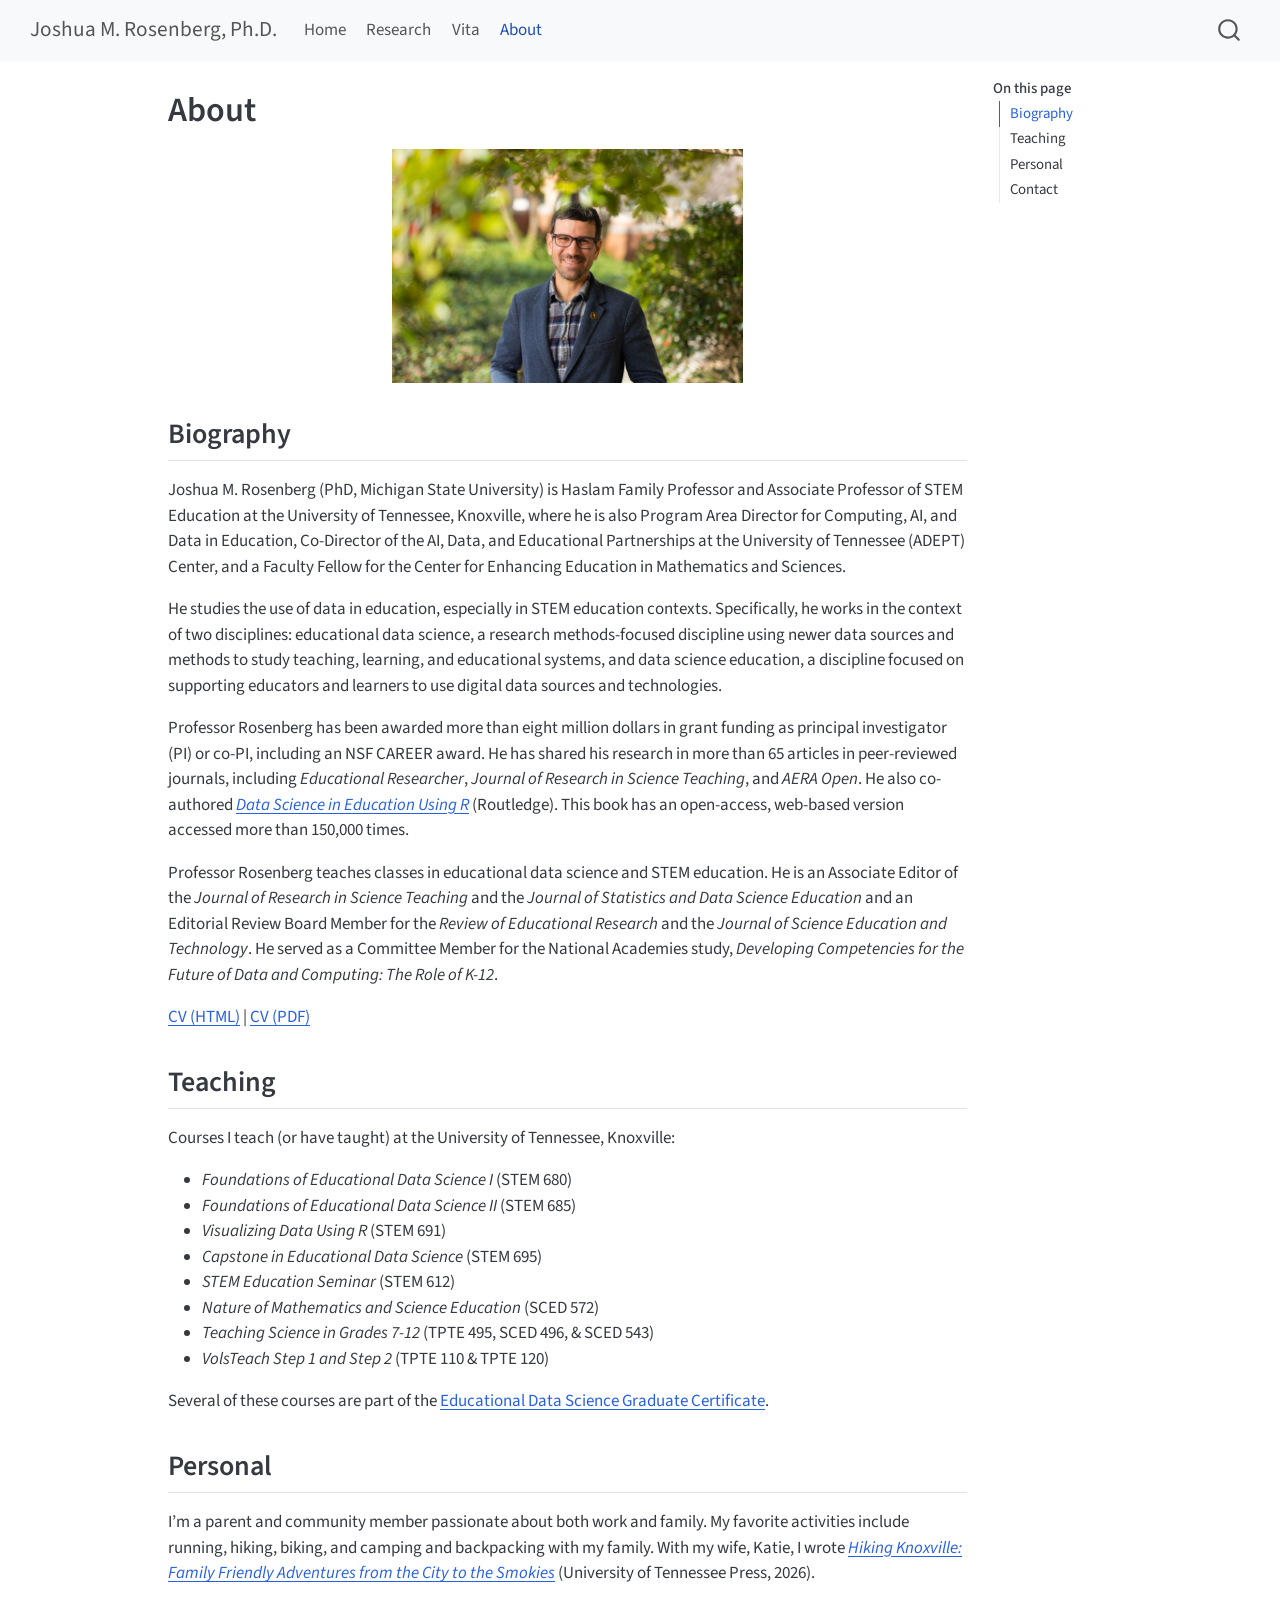
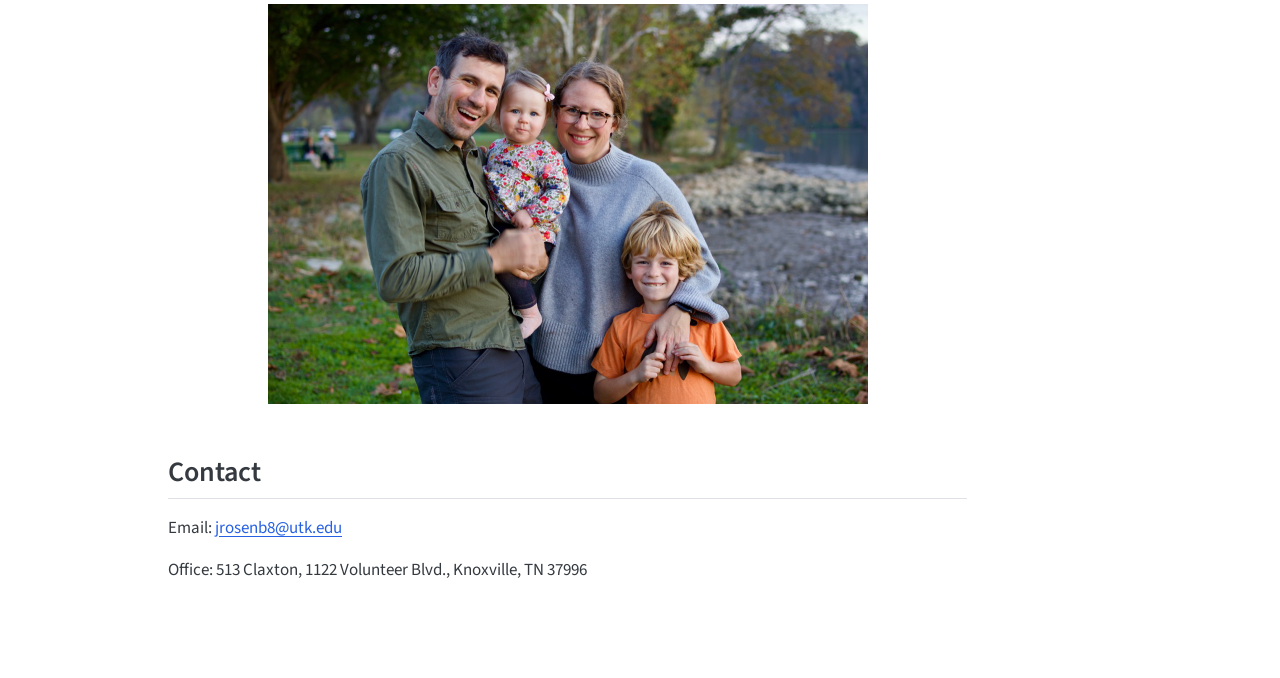
==== commit 2ae3e87a: "Merge remote-tracking branch 'origin/main'" ====
--- a/docs/about.html
+++ b/docs/about.html
@@ -2,7 +2,7 @@
 <html xmlns="http://www.w3.org/1999/xhtml" lang="en" xml:lang="en"><head>
 
 <meta charset="utf-8">
-<meta name="generator" content="quarto-1.10.18">
+<meta name="generator" content="quarto-1.11.9">
 
 <meta name="viewport" content="width=device-width, initial-scale=1.0, user-scalable=yes">
 
@@ -38,14 +38,15 @@
 <meta name="quarto:offset" content="./">
 <script src="site_libs/quarto-html/quarto.js" type="module"></script>
 <script src="site_libs/quarto-html/tabsets/tabsets.js" type="module"></script>
+<script src="site_libs/quarto-html/scrollable-regions/scrollable-regions.js" type="module"></script>
 <script src="site_libs/quarto-html/popper.min.js"></script>
 <script src="site_libs/quarto-html/tippy.umd.min.js"></script>
 <script src="site_libs/quarto-html/anchor.min.js"></script>
 <link href="site_libs/quarto-html/tippy.css" rel="stylesheet">
-<link href="site_libs/quarto-html/quarto-syntax-highlighting-64a204ab8560d761af7679ceaba22944.css" rel="stylesheet" id="quarto-text-highlighting-styles">
+<link href="site_libs/quarto-html/quarto-syntax-highlighting-63b5708e65d6cd79cd7618c58d0c21e7.css" rel="stylesheet" id="quarto-text-highlighting-styles">
 <script src="site_libs/bootstrap/bootstrap.min.js"></script>
 <link href="site_libs/bootstrap/bootstrap-icons.css" rel="stylesheet">
-<link href="site_libs/bootstrap/bootstrap-445b8638c3d06994fee0907d791121c4.min.css" rel="stylesheet" append-hash="true" id="quarto-bootstrap" data-mode="light">
+<link href="site_libs/bootstrap/bootstrap-d31a0c91b01e363be7b7a36e602e2c70.min.css" rel="stylesheet" append-hash="true" id="quarto-bootstrap" data-mode="light">
 <script id="quarto-search-options" type="application/json">{
   "location": "navbar",
   "copy-button": false,
@@ -78,19 +79,18 @@
 <link rel="stylesheet" href="styles.css">
 </head>
 
-<body class="nav-fixed quarto-light">
+<body class="nav-fixed quarto-light"><a id="quarto-skip-link" class="visually-hidden-focusable" href="#quarto-document-content">Skip to main content</a>
 
 <div id="quarto-search-results"></div>
   <header id="quarto-header" class="headroom fixed-top">
-    <nav class="navbar navbar-expand-lg " data-bs-theme="dark">
+    <nav class="navbar navbar-expand-lg " data-bs-theme="dark" aria-label="Site">
       <div class="navbar-container container-fluid">
       <div class="navbar-brand-container mx-auto">
     <a class="navbar-brand" href="./index.html">
     <span class="navbar-title">Joshua M. Rosenberg, Ph.D.</span>
     </a>
   </div>
-            <div id="quarto-search" class="" title="Search"></div>
-          <button class="navbar-toggler" type="button" data-bs-toggle="collapse" data-bs-target="#navbarCollapse" aria-controls="navbarCollapse" role="menu" aria-expanded="false" aria-label="Toggle navigation" onclick="if (window.quartoToggleHeadroom) { window.quartoToggleHeadroom(); }">
+          <button class="navbar-toggler" type="button" data-bs-toggle="collapse" data-bs-target="#navbarCollapse" aria-controls="navbarCollapse" aria-expanded="false" aria-label="Toggle navigation" onclick="if (window.quartoToggleHeadroom) { window.quartoToggleHeadroom(); }">
   <span class="navbar-toggler-icon"></span>
 </button>
           <div class="collapse navbar-collapse" id="navbarCollapse">
@@ -115,6 +115,7 @@
           </div> <!-- /navcollapse -->
             <div class="quarto-navbar-tools">
 </div>
+            <div id="quarto-search" class="" title="Search"></div>
       </div> <!-- /container-fluid -->
     </nav>
 </header>
@@ -123,7 +124,7 @@
 <!-- sidebar -->
 <!-- margin-sidebar -->
     <div id="quarto-margin-sidebar" class="sidebar margin-sidebar">
-        <nav id="TOC" role="doc-toc" class="toc-active">
+        <nav id="TOC" role="doc-toc" aria-labelledby="toc-title" class="toc-active">
     <h2 id="toc-title">On this page</h2>
    
   <ul>
@@ -135,7 +136,7 @@
 </nav>
     </div>
 <!-- main -->
-<main class="content" id="quarto-document-content">
+<main class="content" id="quarto-document-content" tabindex="-1">
 
 <header id="title-block-header" class="quarto-title-block default">
 <div class="quarto-title">
@@ -156,6 +157,11 @@
 </header>
 
 
+<div class="quarto-figure quarto-figure-center">
+<figure class="figure">
+<p><img src="images/20251217_Josh_Rosenberg_SB_025.jpg" class="img-fluid quarto-figure quarto-figure-center figure-img" style="width:44.0%" alt="Portrait of Joshua Rosenberg"></p>
+</figure>
+</div>
 <section id="biography" class="level2">
 <h2 class="anchored" data-anchor-id="biography">Biography</h2>
 <p>Joshua M. Rosenberg (PhD, Michigan State University) is Haslam Family Professor and Associate Professor of STEM Education at the University of Tennessee, Knoxville, where he is also Program Area Director for Computing, AI, and Data in Education, Co-Director of the AI, Data, and Educational Partnerships at the University of Tennessee (ADEPT) Center, and a Faculty Fellow for the Center for Enhancing Education in Mathematics and Sciences.</p>
@@ -275,7 +281,8 @@
           return filterRegex.test(href) || localhostRegex.test(href) || mailtoRegex.test(href);
       }
       // Inspect non-navigation links and adorn them if external
-     var links = window.document.querySelectorAll('a[href]:not(.nav-link):not(.navbar-brand):not(.toc-action):not(.sidebar-link):not(.sidebar-item-toggle):not(.pagination-link):not(.no-external):not([aria-hidden]):not(.dropdown-item):not(.quarto-navigation-tool):not(.about-link)');
+      window.quartoDecorateExternalLinks = function (root) {
+     var links = (root || window.document).querySelectorAll('a[href]:not(.nav-link):not(.navbar-brand):not(.toc-action):not(.sidebar-link):not(.sidebar-item-toggle):not(.pagination-link):not(.no-external):not([aria-hidden]):not(.dropdown-item):not(.quarto-navigation-tool):not(.about-link)');
       for (var i=0; i<links.length; i++) {
         const link = links[i];
         if (!isInternal(link.href)) {
@@ -284,8 +291,69 @@
           if (link.dataset.originalHref !== undefined) {
             link.href = link.dataset.originalHref;
           }
-        }
-      }
+          if (!link.classList.contains('no-external-icon')) {
+          }
+        }
+      }
+      };
+      window.quartoDecorateExternalLinks(window.document);
+    // Esc closes the popup (WCAG 1.4.13) and focus leaving both trigger and
+    // popup closes it (WCAG 2.4.11); tippy handles neither for interactive popups.
+    const hideOnEscAndFocusOut = {
+      name: 'hideOnEscAndFocusOut',
+      defaultValue: true,
+      fn(instance) {
+        const dismiss = () => {
+          // A show scheduled by the trigger delay would otherwise reopen it
+          instance.clearDelayTimeouts();
+          instance.hide();
+        };
+        const onKeyDown = (event) => {
+          if (event.key !== 'Escape') {
+            return;
+          }
+          // Keep Esc from also reaching page handlers (e.g. reveal.js overview),
+          // except an open reveal.js slide menu, which Esc should close too.
+          // The menu handles keys only when its keyboard option is on.
+          const menuHandlesEsc = window.Reveal?.getPlugin?.('menu')?.isOpen() &&
+            window.Reveal.getConfig().menu?.keyboard !== false;
+          if (!menuHandlesEsc) {
+            event.stopPropagation();
+          }
+          if (instance.popper.contains(window.document.activeElement)) {
+            // Disabled while refocusing so the focus trigger does not reopen it
+            instance.disable();
+            instance.reference.focus();
+            instance.enable();
+          }
+          dismiss();
+        };
+        const onFocusOut = (event) => {
+          const target = event.relatedTarget;
+          if (target && !instance.reference.contains(target) &&
+              !instance.popper.contains(target)) {
+            dismiss();
+          }
+        };
+        // On the trigger too: a click trigger (code-annotations: select) has no
+        // blur handling. Attached for the instance's lifetime so leaving the
+        // trigger also cancels a show still pending on the trigger delay.
+        instance.reference.addEventListener('focusout', onFocusOut);
+        return {
+          onShow() {
+            window.document.addEventListener('keydown', onKeyDown, true);
+            instance.popper.addEventListener('focusout', onFocusOut);
+          },
+          onHide() {
+            window.document.removeEventListener('keydown', onKeyDown, true);
+            instance.popper.removeEventListener('focusout', onFocusOut);
+          },
+          onDestroy() {
+            instance.reference.removeEventListener('focusout', onFocusOut);
+          },
+        };
+      },
+    };
     function tippyHover(el, contentFn, onTriggerFn, onUntriggerFn) {
       const config = {
         allowHTML: true,
@@ -299,6 +367,7 @@
         interactiveBorder: 10,
         theme: 'quarto',
         placement: 'bottom-start',
+        plugins: [hideOnEscAndFocusOut],
       };
       if (contentFn) {
         config.content = contentFn;
@@ -461,44 +530,54 @@
           const lineIds = lines.map((line) => {
             return targetCell + "-" + line;
           })
-          let top = null;
-          let height = null;
-          let parent = null;
+          // Each band is positioned against its own containing block, which is
+          // not the offsetParent of the lines, so place it from client rects.
+          const placeBand = (band, firstEl, lastEl, codeBlock) => {
+            const container = band.offsetParent;
+            if (container === null) {
+              return;
+            }
+            const containerRect = container.getBoundingClientRect();
+            // Reveal.js scales slides with a transform, so convert client
+            // pixels back to the CSS pixels of the container.
+            const scale = containerRect.height / container.offsetHeight || 1;
+            const firstRect = firstEl.getBoundingClientRect();
+            const lastRect = lastEl.getBoundingClientRect();
+            const top = (firstRect.top - containerRect.top) / scale - container.clientTop + container.scrollTop;
+            const height = (lastRect.bottom - firstRect.top) / scale;
+            band.style.top = top - 2 + "px";
+            band.style.height = height + 4 + "px";
+            if (codeBlock) {
+              // Without the copy button wrapper, the containing block is wider
+              // than the code block, so span the code block explicitly.
+              const blockRect = codeBlock.getBoundingClientRect();
+              band.style.left = (blockRect.left - containerRect.left) / scale - container.clientLeft + container.scrollLeft + "px";
+              band.style.width = blockRect.width / scale + "px";
+            }
+          };
           if (lineIds.length > 0) {
-              //compute the position of the single el (top and bottom and make a div)
-              const el = window.document.getElementById(lineIds[0]);
-              top = el.offsetTop;
-              height = el.offsetHeight;
-              parent = el.parentElement.parentElement;
-            if (lineIds.length > 1) {
-              const lastEl = window.document.getElementById(lineIds[lineIds.length - 1]);
-              const bottom = lastEl.offsetTop + lastEl.offsetHeight;
-              height = bottom - top;
-            }
-            if (top !== null && height !== null && parent !== null) {
-              // cook up a div (if necessary) and position it 
-              let div = window.document.getElementById("code-annotation-line-highlight");
-              if (div === null) {
-                div = window.document.createElement("div");
-                div.setAttribute("id", "code-annotation-line-highlight");
-                div.style.position = 'absolute';
-                parent.appendChild(div);
-              }
-              div.style.top = top - 2 + "px";
-              div.style.height = height + 4 + "px";
-              div.style.left = 0;
-              let gutterDiv = window.document.getElementById("code-annotation-line-highlight-gutter");
-              if (gutterDiv === null) {
-                gutterDiv = window.document.createElement("div");
-                gutterDiv.setAttribute("id", "code-annotation-line-highlight-gutter");
-                gutterDiv.style.position = 'absolute';
-                const codeCell = window.document.getElementById(targetCell);
-                const gutter = codeCell.querySelector('.code-annotation-gutter');
-                gutter.appendChild(gutterDiv);
-              }
-              gutterDiv.style.top = top - 2 + "px";
-              gutterDiv.style.height = height + 4 + "px";
-            }
+            const el = window.document.getElementById(lineIds[0]);
+            const lastEl = window.document.getElementById(lineIds[lineIds.length - 1]);
+            const parent = el.parentElement.parentElement;
+            // cook up a div (if necessary) and position it
+            let div = window.document.getElementById("code-annotation-line-highlight");
+            if (div === null) {
+              div = window.document.createElement("div");
+              div.setAttribute("id", "code-annotation-line-highlight");
+              div.style.position = 'absolute';
+              parent.appendChild(div);
+            }
+            placeBand(div, el, lastEl, parent.closest("div.sourceCode") || parent);
+            let gutterDiv = window.document.getElementById("code-annotation-line-highlight-gutter");
+            if (gutterDiv === null) {
+              gutterDiv = window.document.createElement("div");
+              gutterDiv.setAttribute("id", "code-annotation-line-highlight-gutter");
+              gutterDiv.style.position = 'absolute';
+              const codeCell = window.document.getElementById(targetCell);
+              const gutter = codeCell.querySelector('.code-annotation-gutter');
+              gutter.appendChild(gutterDiv);
+            }
+            placeBand(gutterDiv, el, lastEl);
             selectedAnnoteEl = annoteEl;
           }
         };
@@ -597,6 +676,9 @@
     }
   });
   </script>
+  <script type="application/javascript">
+  window.quartoScrollableRegionsLabels = {"code":"Scrollable code","output":"Scrollable output"};
+  </script>
 </div> <!-- /content -->
 
 
--- a/docs/site_libs/quarto-html/quarto-syntax-highlighting-63b5708e65d6cd79cd7618c58d0c21e7.css
+++ b/docs/site_libs/quarto-html/quarto-syntax-highlighting-63b5708e65d6cd79cd7618c58d0c21e7.css
@@ -0,0 +1,236 @@
+/* quarto syntax highlight colors */
+:root {
+  --quarto-hl-ot-color: #003B4F;
+  --quarto-hl-at-color: #657422;
+  --quarto-hl-ss-color: #20794D;
+  --quarto-hl-an-color: #5E5E5E;
+  --quarto-hl-fu-color: #4758AB;
+  --quarto-hl-st-color: #20794D;
+  --quarto-hl-cf-color: #003B4F;
+  --quarto-hl-op-color: #5E5E5E;
+  --quarto-hl-er-color: #AD0000;
+  --quarto-hl-bn-color: #AD0000;
+  --quarto-hl-al-color: #AD0000;
+  --quarto-hl-va-color: #111111;
+  --quarto-hl-bu-color: inherit;
+  --quarto-hl-ex-color: inherit;
+  --quarto-hl-pp-color: #AD0000;
+  --quarto-hl-in-color: #5E5E5E;
+  --quarto-hl-vs-color: #20794D;
+  --quarto-hl-wa-color: #5E5E5E;
+  --quarto-hl-do-color: #5E5E5E;
+  --quarto-hl-im-color: #00769E;
+  --quarto-hl-ch-color: #20794D;
+  --quarto-hl-dt-color: #AD0000;
+  --quarto-hl-fl-color: #AD0000;
+  --quarto-hl-co-color: #5E5E5E;
+  --quarto-hl-cv-color: #5E5E5E;
+  --quarto-hl-cn-color: #8f5902;
+  --quarto-hl-sc-color: #5E5E5E;
+  --quarto-hl-dv-color: #AD0000;
+  --quarto-hl-kw-color: #003B4F;
+}
+
+/* other quarto variables */
+:root {
+  --quarto-font-monospace: SFMono-Regular, Menlo, Monaco, Consolas, "Liberation Mono", "Courier New", monospace;
+}
+
+/* syntax highlight based on Pandoc's rules */
+pre > code.sourceCode > span {
+  color: #003B4F;
+}
+
+code.sourceCode > span {
+  color: #003B4F;
+}
+
+div.sourceCode,
+div.sourceCode pre.sourceCode {
+  color: #003B4F;
+}
+
+/* Normal */
+code span {
+  color: #003B4F;
+}
+
+/* Alert */
+code span.al {
+  color: #AD0000;
+  font-style: inherit;
+}
+
+/* Annotation */
+code span.an {
+  color: #5E5E5E;
+  font-style: inherit;
+}
+
+/* Attribute */
+code span.at {
+  color: #657422;
+  font-style: inherit;
+}
+
+/* BaseN */
+code span.bn {
+  color: #AD0000;
+  font-style: inherit;
+}
+
+/* BuiltIn */
+code span.bu {
+  font-style: inherit;
+}
+
+/* ControlFlow */
+code span.cf {
+  color: #003B4F;
+  font-weight: bold;
+  font-style: inherit;
+}
+
+/* Char */
+code span.ch {
+  color: #20794D;
+  font-style: inherit;
+}
+
+/* Constant */
+code span.cn {
+  color: #8f5902;
+  font-style: inherit;
+}
+
+/* Comment */
+code span.co {
+  color: #5E5E5E;
+  font-style: inherit;
+}
+
+/* CommentVar */
+code span.cv {
+  color: #5E5E5E;
+  font-style: italic;
+}
+
+/* Documentation */
+code span.do {
+  color: #5E5E5E;
+  font-style: italic;
+}
+
+/* DataType */
+code span.dt {
+  color: #AD0000;
+  font-style: inherit;
+}
+
+/* DecVal */
+code span.dv {
+  color: #AD0000;
+  font-style: inherit;
+}
+
+/* Error */
+code span.er {
+  color: #AD0000;
+  font-style: inherit;
+}
+
+/* Extension */
+code span.ex {
+  font-style: inherit;
+}
+
+/* Float */
+code span.fl {
+  color: #AD0000;
+  font-style: inherit;
+}
+
+/* Function */
+code span.fu {
+  color: #4758AB;
+  font-style: inherit;
+}
+
+/* Import */
+code span.im {
+  color: #00769E;
+  font-style: inherit;
+}
+
+/* Information */
+code span.in {
+  color: #5E5E5E;
+  font-style: inherit;
+}
+
+/* Keyword */
+code span.kw {
+  color: #003B4F;
+  font-weight: bold;
+  font-style: inherit;
+}
+
+/* Operator */
+code span.op {
+  color: #5E5E5E;
+  font-style: inherit;
+}
+
+/* Other */
+code span.ot {
+  color: #003B4F;
+  font-style: inherit;
+}
+
+/* Preprocessor */
+code span.pp {
+  color: #AD0000;
+  font-style: inherit;
+}
+
+/* SpecialChar */
+code span.sc {
+  color: #5E5E5E;
+  font-style: inherit;
+}
+
+/* SpecialString */
+code span.ss {
+  color: #20794D;
+  font-style: inherit;
+}
+
+/* String */
+code span.st {
+  color: #20794D;
+  font-style: inherit;
+}
+
+/* Variable */
+code span.va {
+  color: #111111;
+  font-style: inherit;
+}
+
+/* VerbatimString */
+code span.vs {
+  color: #20794D;
+  font-style: inherit;
+}
+
+/* Warning */
+code span.wa {
+  color: #5E5E5E;
+  font-style: italic;
+}
+
+.prevent-inlining {
+  content: "</";
+}
+
+/*# sourceMappingURL=054cc16b9e9817627be6994582d2ffb5.css.map */
